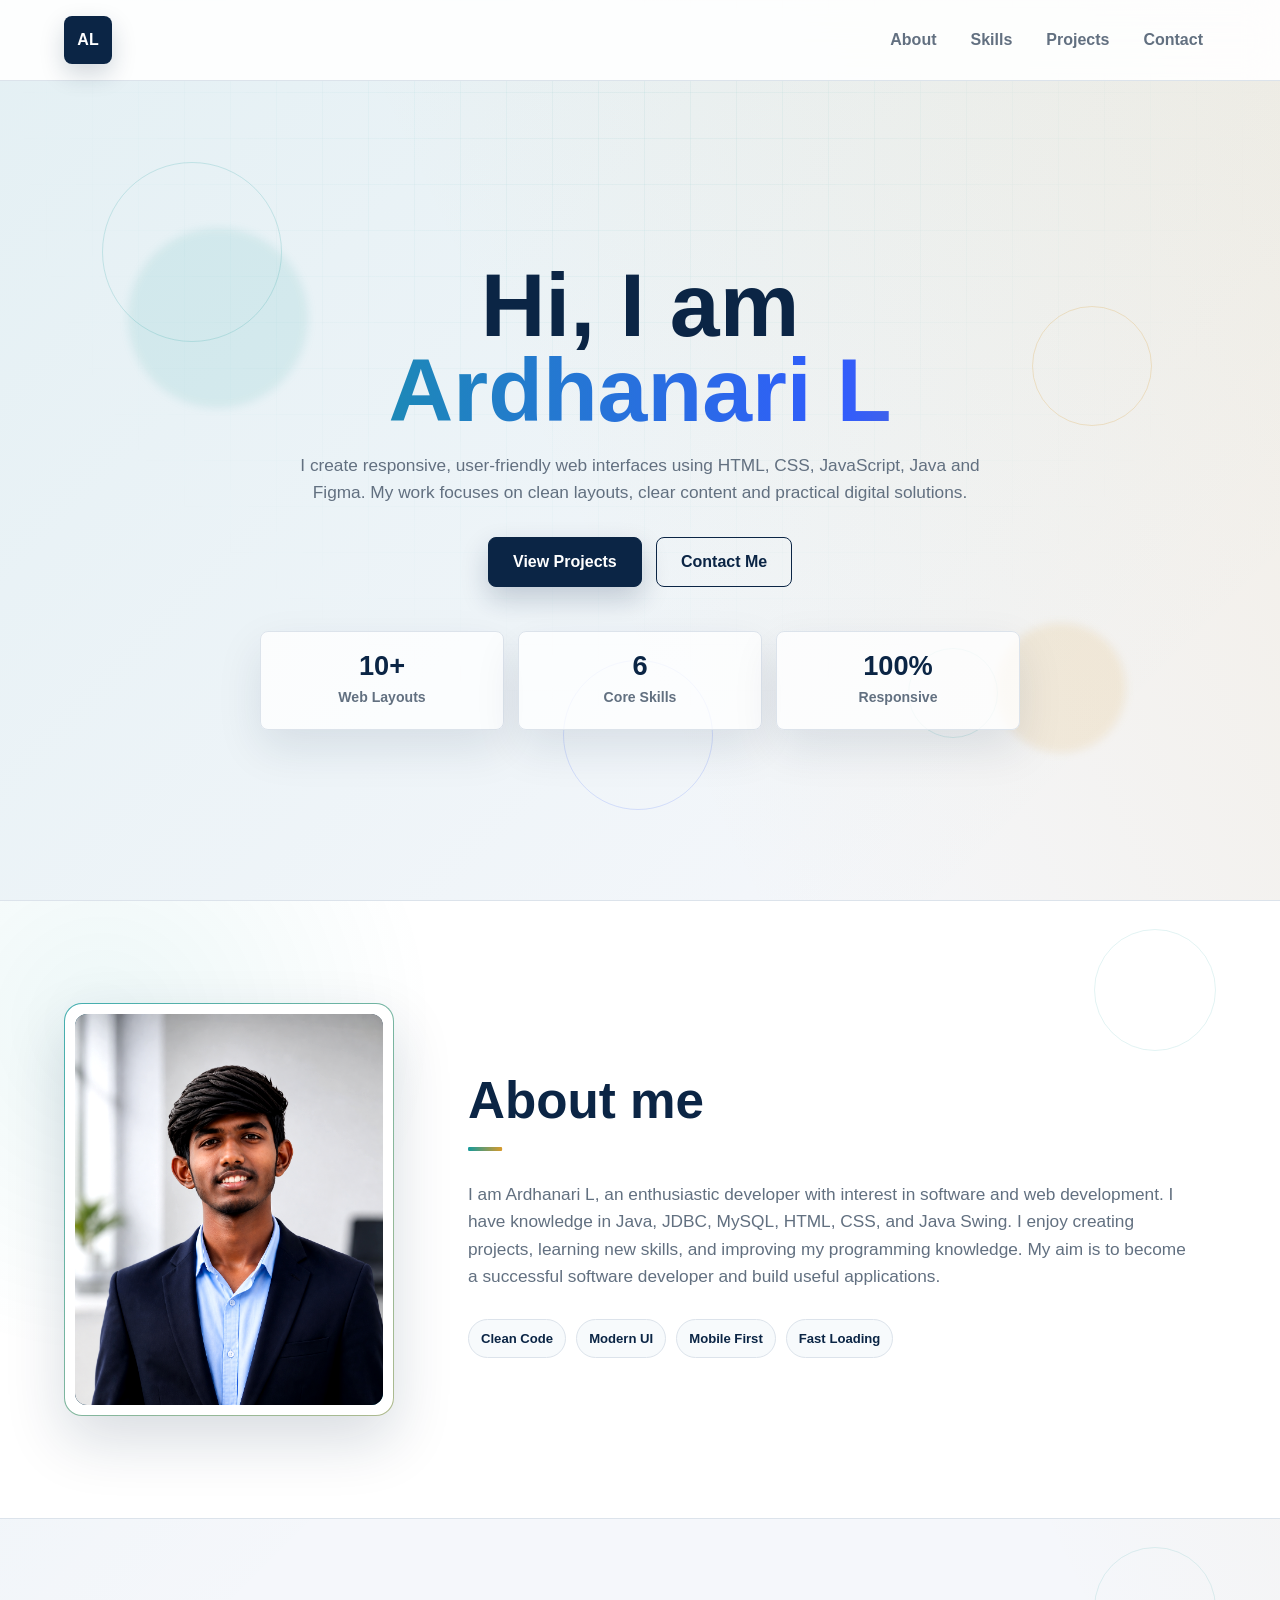
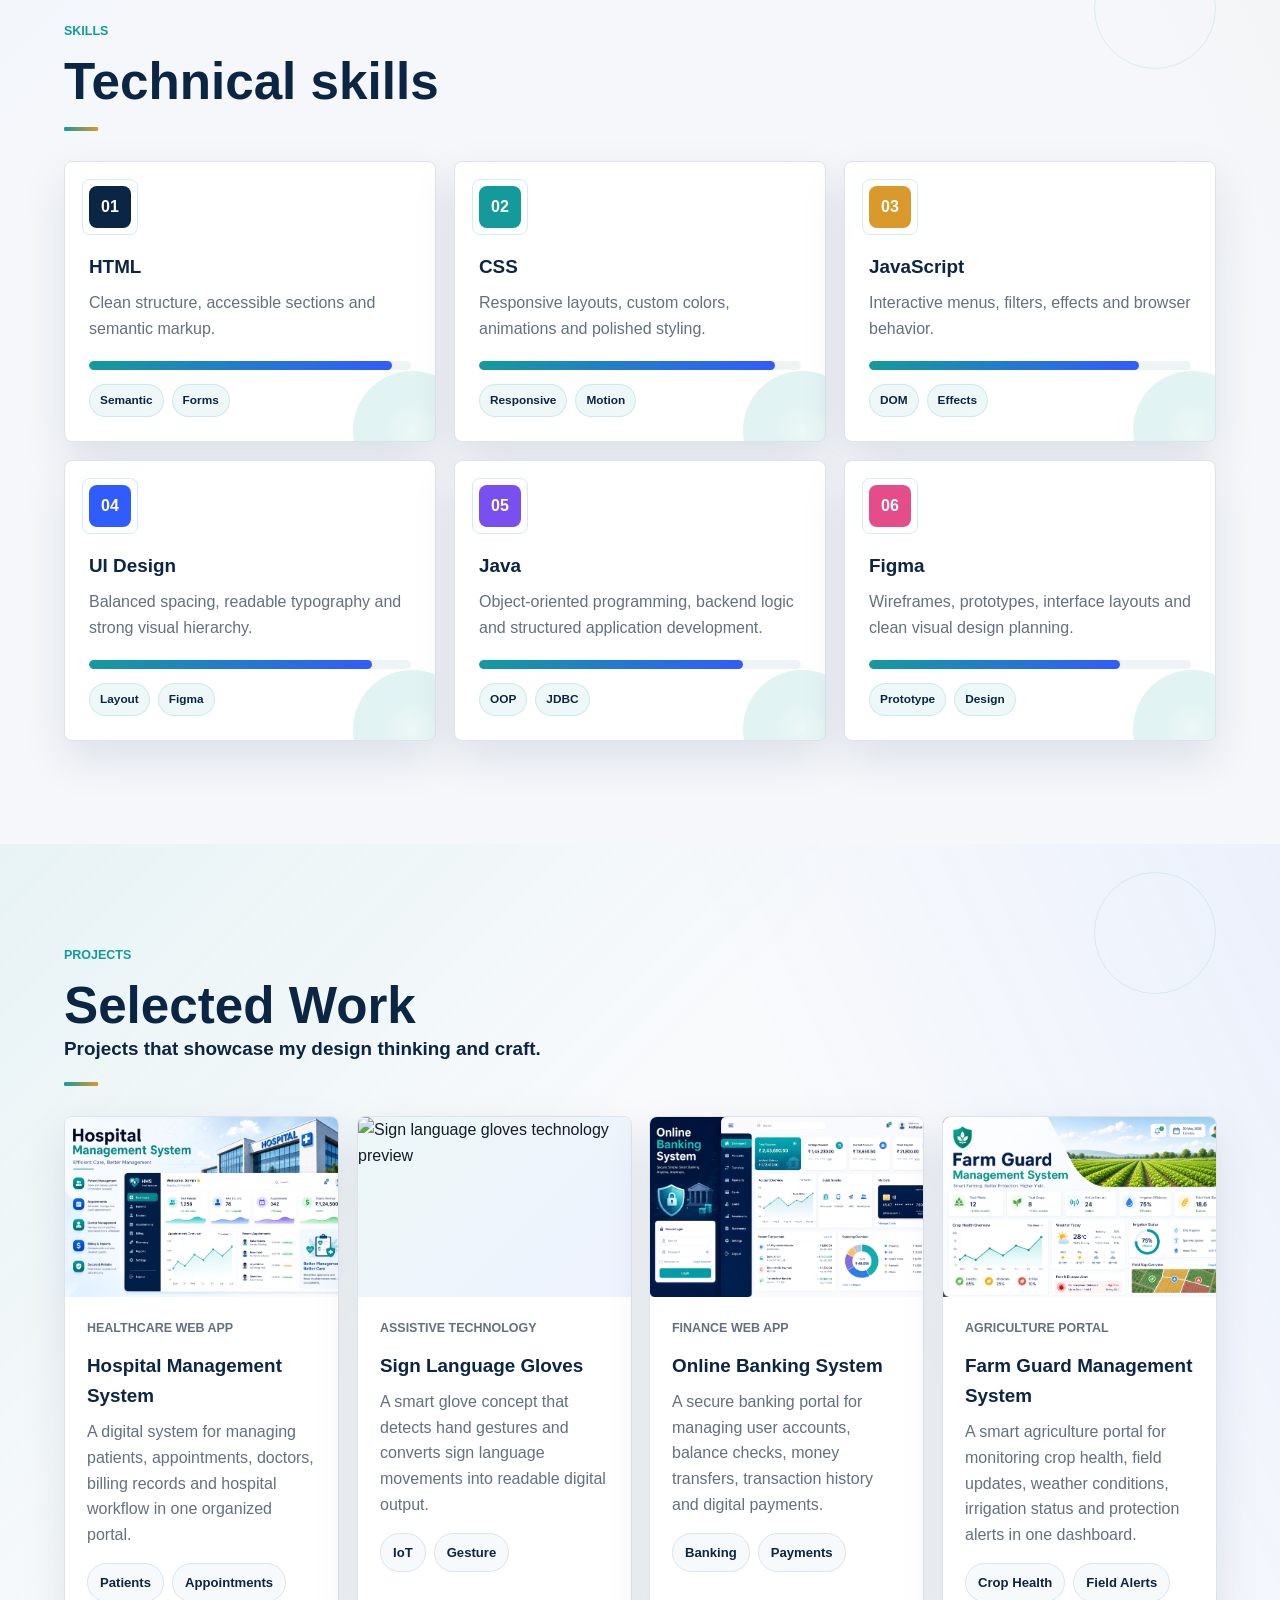
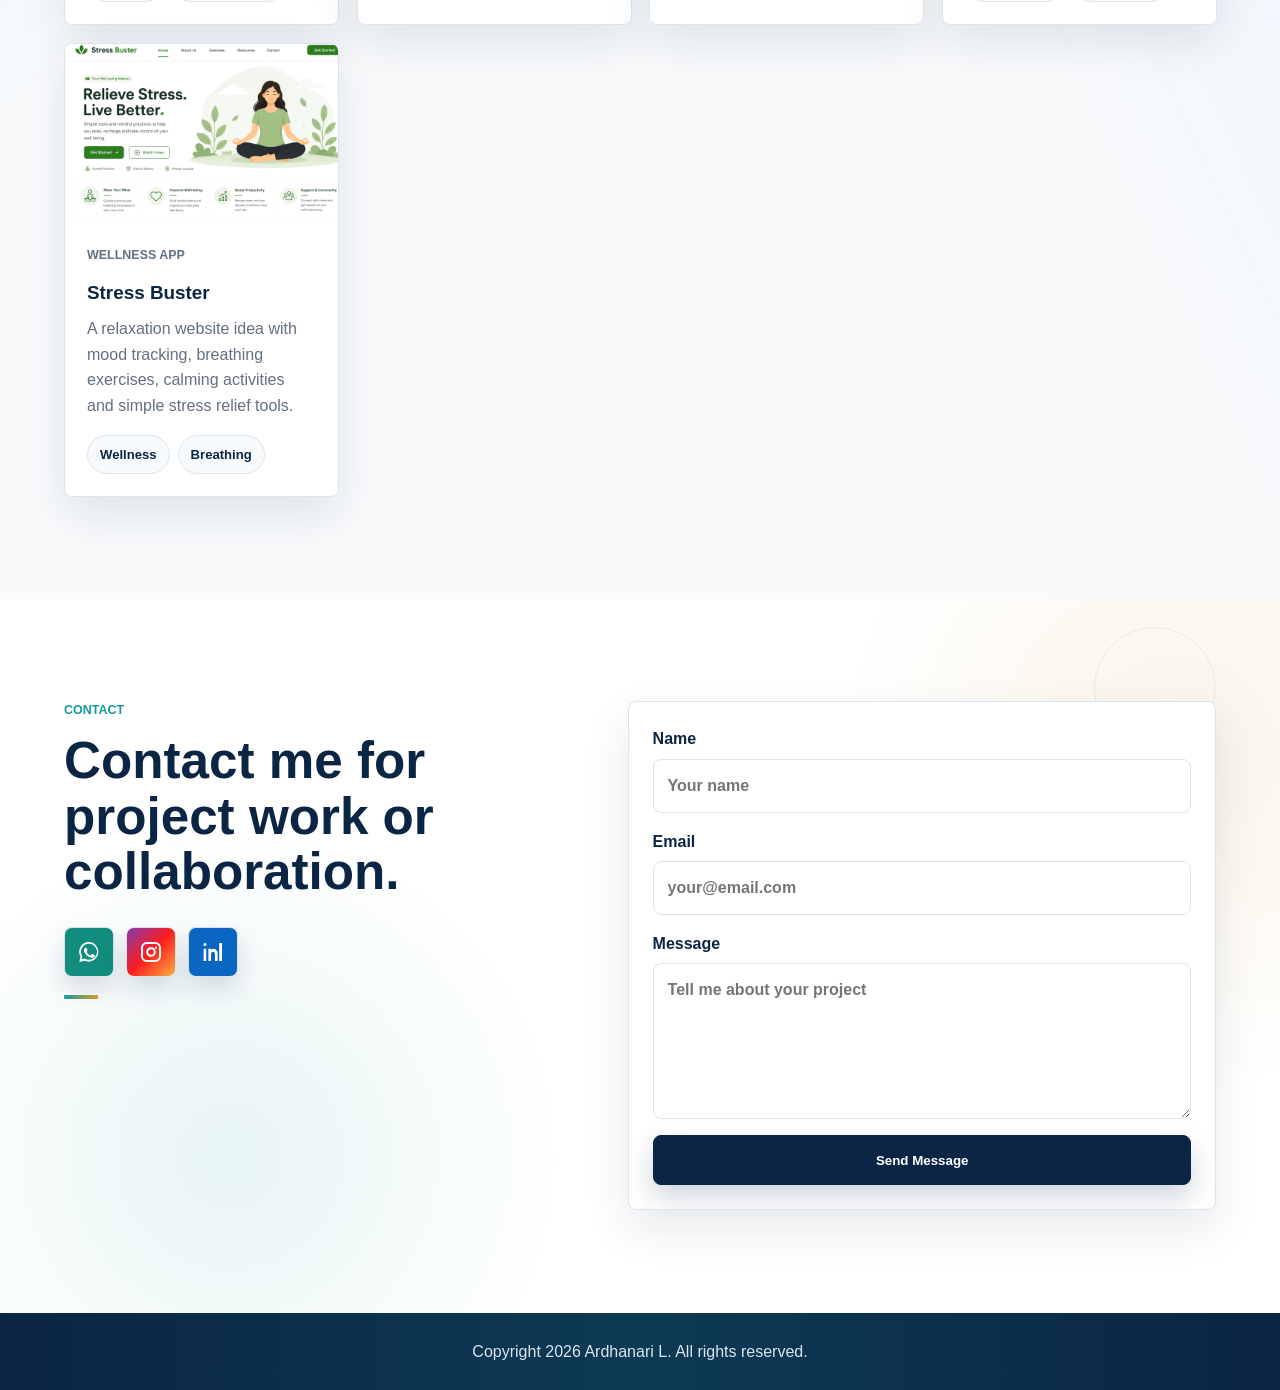
==== index.html @ a792bae9 "My Portfolio Website" ====
<!DOCTYPE html>
<html lang="en">
<head>
  <meta charset="UTF-8" />
  <meta name="viewport" content="width=device-width, initial-scale=1.0" />
  <title>Ardhanari L | Portfolio</title>
  <link rel="stylesheet" href="styles.css" />
</head>
<body>
  <div class="cursor-dot" aria-hidden="true"></div>
  <div class="cursor-ring" aria-hidden="true"></div>
  <div class="ambient-motion" aria-hidden="true">
    <span></span>
    <span></span>
    <span></span>
    <span></span>
  </div>

  <header class="site-header">
    <a class="logo" href="#home" aria-label="Go to home">AL</a>

    <button class="nav-toggle" type="button" aria-label="Open menu" aria-expanded="false">
      <span></span>
      <span></span>
      <span></span>
    </button>

    <nav class="nav-links" aria-label="Main navigation">
      <a href="#about">About</a>
      <a href="#skills">Skills</a>
      <a href="#projects">Projects</a>
      <a href="#contact">Contact</a>
    </nav>
  </header>

  <main>
    <section class="hero" id="home">
      <div class="hero-copy">
        <p class="eyebrow"></p>
        <h1>Hi, I am <span>Ardhanari L</span></h1>
        <p class="hero-text">
          I create responsive, user-friendly web interfaces using HTML, CSS, JavaScript, Java and Figma. My work focuses on clean layouts, clear content and practical digital solutions.
        </p>
        <div class="hero-actions">
          <a class="btn primary" href="#projects">View Projects</a>
          <a class="btn secondary" href="#contact">Contact Me</a>
        </div>
        <div class="hero-stats" aria-label="Portfolio highlights">
          <div>
            <strong>10+</strong>
            <span>Web Layouts</span>
          </div>
          <div>
            <strong>6</strong>
            <span>Core Skills</span>
          </div>
          <div>
            <strong>100%</strong>
            <span>Responsive</span>
          </div>
        </div>
      </div>
    </section>

    <section class="section about-section" id="about">
      <div class="about-layout">
        <div class="about-photo">
          <div class="photo-bg" aria-hidden="true"></div>
          <img src="assets/about-profile-altered.png" alt="Ardhanari L profile photo" />
        </div>
        <div>
          <div class="section-heading">
            <p class="eyebrow"></p>
            <h2>About me</h2>
          </div>
          <p class="about-text">
            I am Ardhanari L, an enthusiastic developer with interest in software and web development. I have knowledge in Java, JDBC, MySQL, HTML, CSS, and Java Swing. I enjoy creating projects, learning new skills, and improving my programming knowledge. My aim is to become a successful software developer and build useful applications.
          </p>
          <div class="about-strip">
            <span>Clean Code</span>
            <span>Modern UI</span>
            <span>Mobile First</span>
            <span>Fast Loading</span>
          </div>
        </div>
      </div>
    </section>

    <section class="section" id="skills">
      <div class="section-heading">
        <p class="eyebrow">Skills</p>
        <h2>Technical skills</h2>
      </div>

      <div class="skills-grid">
        <div class="skill-card">
          <span>01</span>
          <h3>HTML</h3>
          <p>Clean structure, accessible sections and semantic markup.</p>
          <div class="skill-meter" style="--level: 94%"><i></i></div>
          <div class="skill-chips">
            <small>Semantic</small>
            <small>Forms</small>
          </div>
        </div>
        <div class="skill-card">
          <span>02</span>
          <h3>CSS</h3>
          <p>Responsive layouts, custom colors, animations and polished styling.</p>
          <div class="skill-meter" style="--level: 92%"><i></i></div>
          <div class="skill-chips">
            <small>Responsive</small>
            <small>Motion</small>
          </div>
        </div>
        <div class="skill-card">
          <span>03</span>
          <h3>JavaScript</h3>
          <p>Interactive menus, filters, effects and browser behavior.</p>
          <div class="skill-meter" style="--level: 84%"><i></i></div>
          <div class="skill-chips">
            <small>DOM</small>
            <small>Effects</small>
          </div>
        </div>
        <div class="skill-card">
          <span>04</span>
          <h3>UI Design</h3>
          <p>Balanced spacing, readable typography and strong visual hierarchy.</p>
          <div class="skill-meter" style="--level: 88%"><i></i></div>
          <div class="skill-chips">
            <small>Layout</small>
            <small>Figma</small>
          </div>
        </div>
        <div class="skill-card">
          <span>05</span>
          <h3>Java</h3>
          <p>Object-oriented programming, backend logic and structured application development.</p>
          <div class="skill-meter" style="--level: 82%"><i></i></div>
          <div class="skill-chips">
            <small>OOP</small>
            <small>JDBC</small>
          </div>
        </div>
        <div class="skill-card">
          <span>06</span>
          <h3>Figma</h3>
          <p>Wireframes, prototypes, interface layouts and clean visual design planning.</p>
          <div class="skill-meter" style="--level: 78%"><i></i></div>
          <div class="skill-chips">
            <small>Prototype</small>
            <small>Design</small>
          </div>
        </div>
      </div>
    </section>

    <section class="section projects-section" id="projects">
      <div class="section-heading">
        <p class="eyebrow">Projects</p>
        <h2>Selected Work</h2>
        <h3>Projects that showcase my design thinking and craft.</h3>
      </div>

      <div class="project-grid">
        <article class="project-card hospital">
          <div class="project-visual" aria-label="Hospital management system related image">
            <img src="assets/hospital-management-system.png" alt="Hospital management system dashboard preview" />
          </div>
          <div class="project-body">
            <p class="project-type">Healthcare Web App</p>
            <h3>Hospital Management System</h3>
            <p>A digital system for managing patients, appointments, doctors, billing records and hospital workflow in one organized portal.</p>
            <div class="project-tags">
              <span>Patients</span>
              <span>Appointments</span>
            </div>
          </div>
        </article>

        <article class="project-card gloves">
          <div class="project-visual" aria-label="Sign language gloves related image">
            <img src="https://physicsworld.com/wp-content/uploads/2017/07/2017-07-19-flash-1.jpg" alt="Sign language gloves technology preview" data-fallback="Sign Language Gloves" />
          </div>
          <div class="project-body">
            <p class="project-type">Assistive Technology</p>
            <h3>Sign Language Gloves</h3>
            <p>A smart glove concept that detects hand gestures and converts sign language movements into readable digital output.</p>
            <div class="project-tags">
              <span>IoT</span>
              <span>Gesture</span>
            </div>
          </div>
        </article>

        <article class="project-card banking">
          <div class="project-visual" aria-label="Online banking system related image">
            <img src="assets/online-banking-system.png" alt="Online banking system dashboard preview" />
          </div>
          <div class="project-body">
            <p class="project-type">Finance Web App</p>
            <h3>Online Banking System</h3>
            <p>A secure banking portal for managing user accounts, balance checks, money transfers, transaction history and digital payments.</p>
            <div class="project-tags">
              <span>Banking</span>
              <span>Payments</span>
            </div>
          </div>
        </article>

        <article class="project-card farm">
          <div class="project-visual" aria-label="Farm guard digital management portal related image">
            <img src="assets/farm-guard-management-system-v2.png" alt="Farm Guard management system dashboard preview" />
          </div>
          <div class="project-body">
            <p class="project-type">Agriculture Portal</p>
            <h3>Farm Guard Management System</h3>
            <p>A smart agriculture portal for monitoring crop health, field updates, weather conditions, irrigation status and protection alerts in one dashboard.</p>
            <div class="project-tags">
              <span>Crop Health</span>
              <span>Field Alerts</span>
            </div>
          </div>
        </article>

        <article class="project-card stress">
          <div class="project-visual" aria-label="Stress buster related image">
            <img src="assets/stress-buster.png" alt="Stress Buster wellness website preview" />
          </div>
          <div class="project-body">
            <p class="project-type">Wellness App</p>
            <h3>Stress Buster</h3>
            <p>A relaxation website idea with mood tracking, breathing exercises, calming activities and simple stress relief tools.</p>
            <div class="project-tags">
              <span>Wellness</span>
              <span>Breathing</span>
            </div>
          </div>
        </article>
      </div>
    </section>

    <section class="section contact-section" id="contact">
      <div class="section-heading">
        <p class="eyebrow">Contact</p>
        <h2>Contact me for project work or collaboration.</h2>
        <div class="social-links" aria-label="Social media links">
          <a class="social-link whatsapp" href="https://wa.me/919363608594" target="_blank" rel="noreferrer" aria-label="WhatsApp">
            <svg viewBox="0 0 24 24" aria-hidden="true">
              <path d="M12.04 2a9.84 9.84 0 0 0-8.48 14.84L2.36 22l5.28-1.16A9.82 9.82 0 1 0 12.04 2Zm0 1.8a8.02 8.02 0 1 1 0 16.04 8.05 8.05 0 0 1-4.06-1.1l-.3-.18-3.04.66.68-2.94-.2-.32A8.03 8.03 0 0 1 12.04 3.8Zm-3.42 4.1c-.18 0-.46.07-.7.34-.24.26-.92.9-.92 2.2s.94 2.56 1.08 2.74c.14.18 1.84 2.92 4.56 3.98 2.26.9 2.72.72 3.22.68.5-.04 1.6-.66 1.82-1.3.22-.64.22-1.18.16-1.3-.08-.12-.26-.18-.54-.32-.28-.14-1.62-.8-1.88-.9-.26-.1-.44-.14-.62.14-.18.28-.72.9-.88 1.08-.16.18-.32.2-.6.06-.28-.14-1.18-.44-2.24-1.38-.82-.74-1.38-1.66-1.54-1.94-.16-.28-.02-.42.12-.56.12-.12.28-.32.42-.48.14-.16.18-.28.28-.46.1-.18.04-.34-.02-.48-.06-.14-.62-1.5-.86-2.06-.22-.54-.46-.46-.64-.46h-.3Z" />
            </svg>
          </a>
          <a class="social-link instagram" href="https://www.instagram.com/itz._.addhu_07" target="_blank" rel="noreferrer" aria-label="Instagram">
            <svg viewBox="0 0 24 24" aria-hidden="true">
              <path d="M7.8 2h8.4A5.8 5.8 0 0 1 22 7.8v8.4a5.8 5.8 0 0 1-5.8 5.8H7.8A5.8 5.8 0 0 1 2 16.2V7.8A5.8 5.8 0 0 1 7.8 2Zm0 2A3.8 3.8 0 0 0 4 7.8v8.4A3.8 3.8 0 0 0 7.8 20h8.4a3.8 3.8 0 0 0 3.8-3.8V7.8A3.8 3.8 0 0 0 16.2 4H7.8Zm4.2 3.2A4.8 4.8 0 1 1 7.2 12 4.8 4.8 0 0 1 12 7.2Zm0 2A2.8 2.8 0 1 0 14.8 12 2.8 2.8 0 0 0 12 9.2Zm5.05-2.6a1.15 1.15 0 1 1-1.15 1.15 1.15 1.15 0 0 1 1.15-1.15Z" />
            </svg>
          </a>
          <a class="social-link linkedin" href="https://www.linkedin.com/in/Ardhanari L" target="_blank" rel="noreferrer" aria-label="LinkedIn">
            <svg viewBox="0 0 24 24" aria-hidden="true">
              <path d="M5.2 8.7H2.6V21h2.6V8.7ZM3.9 3A1.54 1.54 0 1 0 5.5 4.54 1.53 1.53 0 0 0 3.9 3Zm6 5.7H7.4V21H10v-6.5c0-1.72.78-2.74 2.16-2.74 1.24 0 1.84.88 1.84 2.52V21h2.6v-7.18c0-3.48-1.86-5.1-4.34-5.1A3.02 3.02 0 0 0 10 9.96V8.7ZM18.2 3H21v18h-2.8V3Z" />
            </svg>
          </a>
        </div>
      </div>

      <form class="contact-form">
        <label>
          Name
          <input type="text" placeholder="Your name" required />
        </label>
        <label>
          Email
          <input type="email" placeholder="your@email.com" required />
        </label>
        <label>
          Message
          <textarea rows="5" placeholder="Tell me about your project" required></textarea>
        </label>
        <button class="btn primary" type="submit">Send Message</button>
      </form>
    </section>
  </main>

  <footer class="footer">
    <p>Copyright <span id="year"></span> Ardhanari L. All rights reserved.</p>
  </footer>

  <script src="script.js"></script>
</body>
</html>
---- styles.css ----
:root {
  --ink: #13202b;
  --muted: #627080;
  --paper: #f5f7fb;
  --surface: #ffffff;
  --navy: #0b2545;
  --teal: #159a9c;
  --gold: #d99a2b;
  --blue: #315cfd;
  --line: #dce3eb;
  --shadow: 0 18px 45px rgba(11, 37, 69, 0.1);
}

* {
  box-sizing: border-box;
}

html {
  scroll-behavior: smooth;
}

body {
  position: relative;
  min-height: 100vh;
  margin: 0;
  color: var(--ink);
  font-family: Arial, Helvetica, sans-serif;
  line-height: 1.6;
  background:
    linear-gradient(135deg, rgba(21, 154, 156, 0.08), transparent 32%),
    linear-gradient(245deg, rgba(217, 154, 43, 0.1), transparent 28%),
    var(--paper);
  overflow-x: hidden;
}

body::before {
  position: fixed;
  inset: 0;
  z-index: -2;
  content: "";
  background-image:
    linear-gradient(rgba(21, 154, 156, 0.08) 1px, transparent 1px),
    linear-gradient(90deg, rgba(21, 154, 156, 0.08) 1px, transparent 1px);
  background-size: 46px 46px;
  mask-image: radial-gradient(circle at 50% 10%, rgba(0, 0, 0, 0.72), transparent 62%);
  animation: gridGlide 18s linear infinite;
}

@media (pointer: fine) {
  body,
  a,
  button,
  input,
  textarea {
    cursor: none;
  }
}

.cursor-dot,
.cursor-ring {
  position: fixed;
  top: 0;
  left: 0;
  z-index: 1000;
  border-radius: 50%;
  pointer-events: none;
  opacity: 0;
  transform: translate(-50%, -50%) scale(1);
  transition: opacity 0.2s ease;
}

.cursor-dot {
  width: 8px;
  height: 8px;
  background: var(--teal);
  box-shadow: 0 0 16px rgba(21, 154, 156, 0.55);
}

.cursor-ring {
  width: 36px;
  height: 36px;
  border: 1px solid rgba(11, 37, 69, 0.42);
  transition:
    opacity 0.2s ease,
    width 0.18s ease,
    height 0.18s ease,
    border-color 0.18s ease,
    background 0.18s ease,
    transform 0.18s ease;
}

.cursor-dot.cursor-visible,
.cursor-ring.cursor-visible {
  opacity: 1;
}

.cursor-ring.cursor-hover {
  width: 58px;
  height: 58px;
  border-color: rgba(21, 154, 156, 0.72);
  background: rgba(21, 154, 156, 0.08);
}

.cursor-ring.cursor-click {
  transform: translate(-50%, -50%) scale(0.78);
  background: rgba(217, 154, 43, 0.14);
  border-color: rgba(217, 154, 43, 0.8);
}

.cursor-trail {
  position: fixed;
  z-index: 999;
  width: 6px;
  height: 6px;
  border-radius: 50%;
  pointer-events: none;
  background: var(--gold);
  transform: translate(-50%, -50%) scale(1);
  animation: trailFade 0.6s ease-out forwards;
}

.ambient-motion {
  position: fixed;
  inset: 0;
  z-index: -1;
  pointer-events: none;
  overflow: hidden;
}

.ambient-motion span {
  position: absolute;
  width: 180px;
  aspect-ratio: 1;
  border: 1px solid rgba(21, 154, 156, 0.18);
  border-radius: 50%;
  animation: ambientDrift 14s ease-in-out infinite;
}

.ambient-motion span:nth-child(1) {
  top: 18%;
  left: 8%;
}

.ambient-motion span:nth-child(2) {
  right: 10%;
  top: 34%;
  width: 120px;
  border-color: rgba(217, 154, 43, 0.22);
  animation-delay: -4s;
}

.ambient-motion span:nth-child(3) {
  left: 44%;
  bottom: 10%;
  width: 150px;
  border-color: rgba(49, 92, 253, 0.16);
  animation-delay: -8s;
}

.ambient-motion span:nth-child(4) {
  right: 22%;
  bottom: 18%;
  width: 90px;
  border-color: rgba(21, 154, 156, 0.14);
  animation-delay: -11s;
}

a {
  color: inherit;
  text-decoration: none;
}

img {
  display: block;
  width: 100%;
}

.site-header {
  position: sticky;
  top: 0;
  z-index: 20;
  display: flex;
  align-items: center;
  justify-content: space-between;
  padding: 16px clamp(18px, 5vw, 72px);
  background: rgba(255, 255, 255, 0.9);
  border-bottom: 1px solid var(--line);
  backdrop-filter: blur(16px);
  animation: headerDrop 0.65s ease-out both;
}

.logo {
  display: grid;
  place-items: center;
  width: 48px;
  height: 48px;
  border-radius: 8px;
  color: #fff;
  font-weight: 900;
  background: var(--navy);
  box-shadow: 0 10px 25px rgba(11, 37, 69, 0.18);
  animation: logoPulse 3.8s ease-in-out infinite;
}

.nav-links {
  display: flex;
  align-items: center;
  gap: 8px;
  font-weight: 800;
  color: var(--muted);
}

.nav-links a {
  position: relative;
  border-radius: 8px;
  padding: 9px 13px;
  overflow: hidden;
  transition: color 0.2s ease, background 0.2s ease, transform 0.2s ease;
}

.nav-links a::after {
  position: absolute;
  right: 12px;
  bottom: 6px;
  left: 12px;
  height: 2px;
  content: "";
  background: var(--teal);
  transform: scaleX(0);
  transform-origin: left;
  transition: transform 0.24s ease;
}

.nav-links a:hover,
.nav-links a.active {
  color: var(--navy);
  background: rgba(21, 154, 156, 0.12);
  transform: translateY(-1px);
}

.nav-links a:hover::after,
.nav-links a.active::after {
  transform: scaleX(1);
}

.nav-toggle {
  display: none;
  width: 44px;
  height: 44px;
  padding: 10px;
  border: 1px solid var(--line);
  border-radius: 8px;
  background: #fff;
  cursor: pointer;
}

.nav-toggle span {
  display: block;
  height: 2px;
  margin: 5px 0;
  background: var(--navy);
}

.hero {
  position: relative;
  display: grid;
  align-items: center;
  min-height: calc(100vh - 81px);
  padding: clamp(72px, 9vw, 128px) clamp(18px, 5vw, 72px);
  overflow: hidden;
}

.hero::before,
.hero::after {
  position: absolute;
  z-index: -1;
  content: "";
  border-radius: 50%;
  filter: blur(4px);
  animation: sectionGlow 9s ease-in-out infinite;
}

.hero::before {
  top: 18%;
  left: 10%;
  width: 180px;
  aspect-ratio: 1;
  background: rgba(21, 154, 156, 0.1);
}

.hero::after {
  right: 12%;
  bottom: 18%;
  width: 130px;
  aspect-ratio: 1;
  background: rgba(217, 154, 43, 0.12);
  animation-delay: -4s;
}

.hero-copy {
  width: min(100%, 980px);
  margin: 0 auto;
  text-align: center;
  animation: heroIntro 0.8s ease-out both;
}

.eyebrow,
.project-type {
  margin: 0 0 12px;
  color: var(--teal);
  font-size: 0.78rem;
  font-weight: 900;
  letter-spacing: 0;
  text-transform: uppercase;
}

h1,
h2,
h3,
p {
  margin-top: 0;
}

h1 {
  max-width: 850px;
  margin-inline: auto;
  margin-bottom: 20px;
  color: var(--navy);
  font-size: clamp(3rem, 7vw, 6.8rem);
  line-height: 0.94;
}

h1 span {
  display: block;
  color: transparent;
  background: linear-gradient(90deg, var(--teal), var(--blue), var(--gold), var(--teal));
  background-size: 220% auto;
  background-clip: text;
  animation: nameSweep 4.8s ease-in-out infinite;
}

h2 {
  max-width: 820px;
  margin-bottom: 0;
  color: var(--navy);
  font-size: clamp(2rem, 4vw, 3.9rem);
  line-height: 1.08;
}

h3 {
  margin-bottom: 8px;
  color: var(--navy);
  font-size: 1.18rem;
}

.hero-text,
.about-text {
  max-width: 720px;
  color: var(--muted);
  font-size: clamp(1rem, 1.35vw, 1.18rem);
}

.hero-text {
  margin-inline: auto;
}

.hero-actions {
  display: flex;
  flex-wrap: wrap;
  justify-content: center;
  gap: 14px;
  margin-top: 30px;
}

.btn {
  position: relative;
  display: inline-flex;
  align-items: center;
  justify-content: center;
  min-height: 50px;
  padding: 0 24px;
  border: 1px solid var(--navy);
  border-radius: 8px;
  font-weight: 900;
  cursor: pointer;
  overflow: hidden;
  transition: transform 0.2s ease, box-shadow 0.2s ease, background 0.2s ease;
}

.btn::before {
  position: absolute;
  inset: 0;
  content: "";
  background: linear-gradient(120deg, transparent 20%, rgba(255, 255, 255, 0.36), transparent 80%);
  transform: translateX(-120%);
  transition: transform 0.6s ease;
}

.btn:hover::before {
  transform: translateX(120%);
}

.btn:hover {
  transform: translateY(-2px);
}

.btn,
.skill-card,
.project-card {
  will-change: transform;
}

.btn.primary {
  color: #fff;
  background: var(--navy);
  box-shadow: 0 12px 28px rgba(11, 37, 69, 0.2);
}

.btn.secondary {
  color: var(--navy);
  background: transparent;
}

.hero-stats {
  display: grid;
  grid-template-columns: repeat(3, minmax(0, 1fr));
  gap: 14px;
  max-width: 760px;
  margin: 44px auto 0;
}

.hero-stats div {
  padding: 20px;
  border: 1px solid var(--line);
  border-radius: 8px;
  background: rgba(255, 255, 255, 0.76);
  box-shadow: var(--shadow);
  animation: statIn 0.65s ease-out both;
  transition: transform 0.24s ease, border-color 0.24s ease;
}

.hero-stats div:hover {
  transform: translateY(-5px);
  border-color: rgba(21, 154, 156, 0.4);
}

.hero-stats div:nth-child(2) {
  animation-delay: 0.12s;
}

.hero-stats div:nth-child(3) {
  animation-delay: 0.24s;
}

.hero-stats strong,
.hero-stats span {
  display: block;
}

.hero-stats strong {
  color: var(--navy);
  font-size: 1.7rem;
  line-height: 1;
}

.hero-stats span {
  margin-top: 7px;
  color: var(--muted);
  font-size: 0.88rem;
  font-weight: 800;
}

.image-fallback {
  display: grid;
  place-items: center;
  width: 100%;
  height: 100%;
  padding: 24px;
  color: var(--navy);
  font-weight: 900;
  text-align: center;
  background: linear-gradient(135deg, rgba(21, 154, 156, 0.18), rgba(217, 154, 43, 0.18));
}

.about-photo .image-fallback {
  font-size: clamp(2.5rem, 7vw, 4.5rem);
}

.section {
  position: relative;
  padding: clamp(62px, 8vw, 106px) clamp(18px, 5vw, 72px);
  overflow: hidden;
}

.section::before {
  position: absolute;
  top: 28px;
  right: clamp(18px, 5vw, 72px);
  width: 120px;
  aspect-ratio: 1;
  border: 1px solid rgba(21, 154, 156, 0.12);
  border-radius: 50%;
  content: "";
  pointer-events: none;
  animation: sectionOrbit 10s ease-in-out infinite;
}

.section-heading {
  position: relative;
  margin-bottom: 30px;
}

.section-heading::after {
  display: block;
  width: 76px;
  height: 4px;
  margin-top: 18px;
  border-radius: 999px;
  content: "";
  background: linear-gradient(90deg, var(--teal), var(--gold));
  transform: scaleX(0.45);
  transform-origin: left;
  animation: headingLine 2.8s ease-in-out infinite;
}

.about-section {
  background:
    radial-gradient(circle at 8% 20%, rgba(21, 154, 156, 0.08), transparent 26%),
    #fff;
  border-block: 1px solid var(--line);
}

.about-layout {
  display: grid;
  grid-template-columns: minmax(220px, 330px) minmax(0, 1fr);
  align-items: center;
  gap: clamp(28px, 6vw, 74px);
}

.about-photo {
  position: relative;
  aspect-ratio: 4 / 5;
  padding: 10px;
  border: 1px solid rgba(21, 154, 156, 0.28);
  border-radius: 18px;
  background:
    linear-gradient(#fff, #fff) padding-box,
    linear-gradient(135deg, rgba(21, 154, 156, 0.7), rgba(217, 154, 43, 0.55)) border-box;
  box-shadow: 0 24px 60px rgba(11, 37, 69, 0.16);
  overflow: hidden;
  animation: portraitFloat 5.8s ease-in-out infinite;
}

.photo-bg {
  position: absolute;
  inset: 10px;
  border-radius: 12px;
  background:
    radial-gradient(circle at 18% 18%, rgba(21, 154, 156, 0.38), transparent 34%),
    radial-gradient(circle at 82% 16%, rgba(217, 154, 43, 0.24), transparent 30%),
    linear-gradient(145deg, #0b2545, #173f5f 52%, #159a9c);
}

.photo-bg::before {
  position: absolute;
  inset: 0;
  content: "";
  background-image:
    linear-gradient(rgba(255, 255, 255, 0.08) 1px, transparent 1px),
    linear-gradient(90deg, rgba(255, 255, 255, 0.08) 1px, transparent 1px);
  background-size: 28px 28px;
  mask-image: linear-gradient(to bottom, rgba(0, 0, 0, 0.8), transparent 82%);
}

.about-photo::before {
  position: absolute;
  inset: 0;
  z-index: 1;
  content: "";
  background: linear-gradient(120deg, transparent 20%, rgba(255, 255, 255, 0.28), transparent 80%);
  transform: translateX(-120%);
  animation: photoShine 4.5s ease-in-out infinite;
}

.about-photo img {
  position: relative;
  z-index: 1;
  height: 100%;
  border-radius: 12px;
  object-fit: cover;
  object-position: center top;
  filter: saturate(0.94) contrast(1.05) brightness(1.02);
  mix-blend-mode: normal;
}

.about-photo:hover img {
  transform: scale(1.025);
}

.about-photo img {
  transition: transform 0.55s ease, filter 0.55s ease;
}

.about-photo:hover::after {
  background:
    linear-gradient(to top, rgba(11, 37, 69, 0.82), transparent 44%),
    linear-gradient(135deg, rgba(21, 154, 156, 0.28), transparent 50%),
    radial-gradient(circle at 50% 8%, transparent 34%, rgba(11, 37, 69, 0.18) 100%);
}

.about-photo::after {
  position: absolute;
  inset: 10px;
  border-radius: 12px;
  content: "";
  background:
    linear-gradient(to top, rgba(11, 37, 69, 0.78), transparent 46%),
    linear-gradient(135deg, rgba(21, 154, 156, 0.22), transparent 48%),
    radial-gradient(circle at 50% 8%, transparent 34%, rgba(11, 37, 69, 0.16) 100%);
  pointer-events: none;
}

.about-strip {
  display: flex;
  flex-wrap: wrap;
  gap: 10px;
  margin-top: 28px;
}

.about-strip span,
.project-tags span {
  border: 1px solid var(--line);
  border-radius: 999px;
  padding: 8px 12px;
  color: var(--navy);
  font-size: 0.82rem;
  font-weight: 900;
  background: #f7fafc;
  transition: transform 0.2s ease, color 0.2s ease, border-color 0.2s ease, background 0.2s ease;
}

.about-strip span:hover,
.project-tags span:hover {
  color: #fff;
  border-color: transparent;
  background: var(--teal);
  transform: translateY(-3px);
}

.skills-grid,
.project-grid {
  display: grid;
  gap: 18px;
}

.skills-grid {
  grid-template-columns: repeat(3, minmax(0, 1fr));
  perspective: 1000px;
}

.skill-card,
.project-card,
.contact-form {
  position: relative;
  border: 1px solid var(--line);
  border-radius: 8px;
  background: var(--surface);
  box-shadow: var(--shadow);
}

.skill-card {
  position: relative;
  min-height: 205px;
  padding: 24px;
  overflow: hidden;
  isolation: isolate;
  transition: transform 0.24s ease, border-color 0.24s ease, box-shadow 0.24s ease;
}

.skill-card::after,
.project-card::after {
  position: absolute;
  inset: 0;
  content: "";
  pointer-events: none;
  background:
    radial-gradient(circle at var(--mx, 50%) var(--my, 0%), rgba(21, 154, 156, 0.16), transparent 32%),
    linear-gradient(120deg, transparent 28%, rgba(255, 255, 255, 0.72), transparent 72%);
  opacity: 0;
  transform: translateX(-18%);
  transition: opacity 0.22s ease, transform 0.45s ease;
}

.skill-card:hover::after,
.project-card:hover::after {
  opacity: 1;
  transform: translateX(18%);
}

.skill-card::before {
  position: absolute;
  right: -36px;
  bottom: -48px;
  width: 118px;
  aspect-ratio: 1;
  border-radius: 50%;
  content: "";
  background:
    radial-gradient(circle, rgba(255, 255, 255, 0.38), transparent 34%),
    rgba(21, 154, 156, 0.12);
  transition: transform 0.3s ease, opacity 0.3s ease;
}

.skill-card:hover,
.project-card:hover {
  transform: translateY(-6px);
  border-color: rgba(21, 154, 156, 0.45);
}

.skill-card:hover {
  box-shadow: 0 24px 60px rgba(11, 37, 69, 0.16);
}

.skill-card:hover::before {
  opacity: 0.85;
  transform: scale(1.28) rotate(18deg);
}

.skill-card span {
  position: relative;
  z-index: 1;
  display: inline-grid;
  place-items: center;
  width: 42px;
  height: 42px;
  margin-bottom: 24px;
  border-radius: 8px;
  color: #fff;
  font-weight: 900;
  background: var(--navy);
  animation: badgePop 4.5s ease-in-out infinite;
}

.skill-card span::after {
  position: absolute;
  inset: -7px;
  z-index: -1;
  border: 1px solid rgba(21, 154, 156, 0.18);
  border-radius: inherit;
  content: "";
  animation: badgeRing 2.8s ease-in-out infinite;
}

.skill-card:nth-child(2) span {
  background: var(--teal);
}

.skill-card:nth-child(3) span {
  background: var(--gold);
}

.skill-card:nth-child(4) span {
  background: var(--blue);
}

.skill-card:nth-child(5) span {
  background: #7a4ff0;
}

.skill-card:nth-child(6) span {
  background: #e44d8a;
}

.skill-card p,
.project-card p {
  color: var(--muted);
}

.skill-meter {
  position: relative;
  height: 9px;
  margin-top: 20px;
  overflow: hidden;
  border-radius: 999px;
  background: #eef4f6;
}

.skill-meter i {
  display: block;
  width: var(--level);
  height: 100%;
  border-radius: inherit;
  background: linear-gradient(90deg, var(--teal), var(--blue));
  transform: scaleX(0);
  transform-origin: left;
}

.skill-card.show .skill-meter i {
  animation: meterFill 1s ease-out 0.2s both;
}

.skill-chips {
  display: flex;
  flex-wrap: wrap;
  gap: 8px;
  margin-top: 14px;
}

.skill-chips small {
  border: 1px solid rgba(21, 154, 156, 0.16);
  border-radius: 999px;
  padding: 6px 10px;
  color: var(--navy);
  font-size: 0.74rem;
  font-weight: 900;
  background: rgba(21, 154, 156, 0.07);
  transition: transform 0.2s ease, background 0.2s ease;
}

.skill-card:hover .skill-chips small {
  background: rgba(217, 154, 43, 0.12);
  transform: translateY(-2px);
}

.projects-section {
  background:
    linear-gradient(135deg, rgba(21, 154, 156, 0.07), transparent 34%),
    linear-gradient(245deg, rgba(49, 92, 253, 0.06), transparent 32%),
    #f8fafc;
}

.project-grid {
  grid-template-columns: repeat(auto-fit, minmax(230px, 1fr));
}

.project-card {
  overflow: hidden;
  transition: transform 0.25s ease, border-color 0.25s ease;
}

.project-visual {
  position: relative;
  min-height: 180px;
  aspect-ratio: 16 / 10;
  overflow: hidden;
  background: linear-gradient(135deg, #edf7f7, #eef2ff);
}

.project-visual img {
  filter: saturate(0.98) contrast(1.02);
}

.project-visual::before {
  position: absolute;
  inset: 18px;
  border: 1px solid rgba(11, 37, 69, 0.12);
  border-radius: 8px;
  content: "";
}

.project-visual::after {
  position: absolute;
  inset: auto 0 0;
  height: 42%;
  content: "";
  background: linear-gradient(to top, rgba(11, 37, 69, 0.1), transparent);
}

.project-card.hospital .project-visual::before,
.project-card.hospital .project-visual::after,
.project-card.gloves .project-visual::before,
.project-card.gloves .project-visual::after,
.project-card.banking .project-visual::before,
.project-card.banking .project-visual::after,
.project-card.farm .project-visual::before,
.project-card.farm .project-visual::after,
.project-card.stress .project-visual::before,
.project-card.stress .project-visual::after {
  content: none;
}

.project-card.hospital .project-visual img,
.project-card.gloves .project-visual img,
.project-card.banking .project-visual img,
.project-card.farm .project-visual img,
.project-card.stress .project-visual img {
  width: 100%;
  height: 100%;
  object-fit: cover;
  transition: transform 0.35s ease;
}

.project-card.hospital:hover .project-visual img,
.project-card.gloves:hover .project-visual img,
.project-card.banking:hover .project-visual img,
.project-card.farm:hover .project-visual img,
.project-card.stress:hover .project-visual img {
  transform: scale(1.04);
}

.visual-icon {
  position: absolute;
  top: 32px;
  left: 34px;
  display: grid;
  place-items: center;
  width: 58px;
  aspect-ratio: 1;
  border-radius: 8px;
  color: #fff;
  font-size: 2.4rem;
  font-weight: 900;
  background: var(--teal);
  animation: softFloat 3.2s ease-in-out infinite;
}

.visual-line {
  position: absolute;
  right: 32px;
  height: 12px;
  border-radius: 999px;
  background: rgba(11, 37, 69, 0.15);
}

.line-a {
  top: 46px;
  width: 42%;
}

.line-b {
  top: 76px;
  width: 54%;
}

.line-c {
  top: 106px;
  width: 34%;
}

.hand-shape {
  position: absolute;
  left: 38px;
  bottom: 34px;
  width: 82px;
  height: 112px;
  border-radius: 38px 38px 18px 18px;
  background: linear-gradient(145deg, #81d8d0, var(--teal));
  box-shadow: 16px -22px 0 -8px #81d8d0, 38px -16px 0 -10px #159a9c, 58px -4px 0 -14px var(--gold);
  animation: handWave 3.5s ease-in-out infinite;
}

.signal-wave {
  position: absolute;
  right: 44px;
  top: 58px;
  width: 74px;
  aspect-ratio: 1;
  border: 3px solid var(--teal);
  border-left-color: transparent;
  border-bottom-color: transparent;
  border-radius: 50%;
  transform: rotate(45deg);
  animation: signalPulse 2.4s ease-in-out infinite;
}

.wave-two {
  right: 24px;
  top: 38px;
  width: 116px;
  opacity: 0.45;
  animation-delay: 0.3s;
}

.signal-dot {
  position: absolute;
  right: 94px;
  top: 98px;
  width: 15px;
  aspect-ratio: 1;
  border-radius: 50%;
  background: var(--gold);
}

.field-row {
  position: absolute;
  left: 34px;
  right: 34px;
  height: 22px;
  border-radius: 999px;
  background: linear-gradient(90deg, #8ccf83, rgba(21, 154, 156, 0.34));
  transform: skewY(-10deg);
  animation: fieldMove 4s ease-in-out infinite;
}

.row-one {
  bottom: 42px;
}

.row-two {
  bottom: 78px;
  animation-delay: 0.2s;
}

.row-three {
  bottom: 114px;
  animation-delay: 0.4s;
}

.shield-mark {
  position: absolute;
  top: 28px;
  right: 40px;
  width: 64px;
  height: 76px;
  background: linear-gradient(145deg, var(--teal), var(--blue));
  clip-path: polygon(50% 0, 100% 18%, 88% 78%, 50% 100%, 12% 78%, 0 18%);
  animation: softFloat 3.4s ease-in-out infinite;
}

.calm-circle {
  position: absolute;
  top: 32px;
  left: 50%;
  width: 92px;
  aspect-ratio: 1;
  border: 12px solid var(--teal);
  border-right-color: var(--gold);
  border-radius: 50%;
  transform: translateX(-50%);
  animation: calmBreathe 3.2s ease-in-out infinite;
}

.calm-bar {
  position: absolute;
  left: 42px;
  right: 42px;
  height: 12px;
  border-radius: 999px;
  background: rgba(11, 37, 69, 0.15);
}

.bar-one {
  bottom: 74px;
  animation: barGrow 3s ease-in-out infinite;
}

.bar-two {
  right: 82px;
  bottom: 50px;
  animation: barGrow 3s ease-in-out infinite 0.2s;
}

.bar-three {
  right: 118px;
  bottom: 26px;
  animation: barGrow 3s ease-in-out infinite 0.4s;
}

.project-body {
  padding: 22px;
}

.project-tags {
  display: flex;
  flex-wrap: wrap;
  gap: 8px;
  margin-top: 16px;
}

.contact-section {
  position: relative;
  display: grid;
  grid-template-columns: minmax(0, 0.9fr) minmax(300px, 1fr);
  gap: 34px;
  align-items: start;
  background:
    radial-gradient(circle at 92% 22%, rgba(217, 154, 43, 0.11), transparent 26%),
    radial-gradient(circle at 18% 78%, rgba(21, 154, 156, 0.1), transparent 28%),
    #fff;
}

.contact-section .section-heading {
  margin-bottom: 0;
}

.social-links {
  display: flex;
  flex-wrap: wrap;
  gap: 12px;
  margin-top: 28px;
}

.social-link {
  position: relative;
  display: inline-grid;
  place-items: center;
  width: 50px;
  height: 50px;
  border: 1px solid var(--line);
  border-radius: 8px;
  color: #fff;
  background: var(--navy);
  box-shadow: 0 12px 24px rgba(11, 37, 69, 0.14);
  overflow: hidden;
  transition: transform 0.2s ease, box-shadow 0.2s ease;
}

.social-link::before {
  position: absolute;
  inset: -35%;
  content: "";
  background: conic-gradient(from 180deg, transparent, rgba(255, 255, 255, 0.5), transparent);
  opacity: 0;
  animation: socialSpin 3.2s linear infinite;
}

.social-link:hover {
  transform: translateY(-4px) rotate(4deg);
  box-shadow: 0 18px 34px rgba(11, 37, 69, 0.2);
}

.social-link:hover::before {
  opacity: 1;
}

.social-link svg {
  position: relative;
  z-index: 1;
  width: 24px;
  height: 24px;
  fill: currentColor;
}

.social-link.whatsapp {
  background: #128c7e;
}

.social-link.instagram {
  background: linear-gradient(135deg, #833ab4, #fd1d1d, #fcb045);
}

.social-link.linkedin {
  background: #0a66c2;
}

.contact-form {
  display: grid;
  gap: 16px;
  padding: 24px;
  overflow: hidden;
}

.contact-form::before {
  position: absolute;
  inset: 0;
  content: "";
  background: linear-gradient(120deg, transparent, rgba(21, 154, 156, 0.08), transparent);
  transform: translateX(-100%);
  animation: formSheen 5s ease-in-out infinite;
}

label {
  position: relative;
  z-index: 1;
  display: grid;
  gap: 7px;
  color: var(--navy);
  font-weight: 900;
}

input,
textarea {
  width: 100%;
  border: 1px solid var(--line);
  border-radius: 8px;
  padding: 13px 14px;
  color: var(--ink);
  font: inherit;
  background: #fff;
  transition: border-color 0.2s ease, box-shadow 0.2s ease, transform 0.2s ease;
}

input:focus,
textarea:focus {
  outline: 3px solid rgba(21, 154, 156, 0.18);
  border-color: var(--teal);
  box-shadow: 0 10px 24px rgba(21, 154, 156, 0.12);
  transform: translateY(-2px);
}

.footer {
  position: relative;
  padding: 26px 18px;
  color: #d9e5ee;
  text-align: center;
  background: var(--navy);
  overflow: hidden;
}

.footer::before {
  position: absolute;
  inset: 0;
  content: "";
  background: linear-gradient(90deg, transparent, rgba(21, 154, 156, 0.18), transparent);
  animation: footerSweep 5.5s ease-in-out infinite;
}

.footer p {
  position: relative;
  margin: 0;
}

.reveal {
  opacity: 0;
  transform: translateY(18px);
  transition: opacity 0.55s ease, transform 0.55s ease;
}

.reveal.show {
  opacity: 1;
  transform: translateY(0);
}

@keyframes heroIntro {
  from {
    opacity: 0;
    transform: translateY(28px);
  }

  to {
    opacity: 1;
    transform: translateY(0);
  }
}

@keyframes statIn {
  from {
    opacity: 0;
    transform: translateY(18px) scale(0.96);
  }

  to {
    opacity: 1;
    transform: translateY(0) scale(1);
  }
}

@keyframes photoShine {
  0%,
  45% {
    transform: translateX(-120%);
  }

  70%,
  100% {
    transform: translateX(120%);
  }
}

@keyframes softFloat {
  0%,
  100% {
    transform: translateY(0);
  }

  50% {
    transform: translateY(-8px);
  }
}

@keyframes handWave {
  0%,
  100% {
    transform: rotate(-3deg);
  }

  50% {
    transform: rotate(6deg) translateY(-4px);
  }
}

@keyframes signalPulse {
  0%,
  100% {
    opacity: 0.35;
    transform: rotate(45deg) scale(0.94);
  }

  50% {
    opacity: 0.9;
    transform: rotate(45deg) scale(1.05);
  }
}

@keyframes fieldMove {
  0%,
  100% {
    transform: skewY(-10deg) translateX(0);
  }

  50% {
    transform: skewY(-10deg) translateX(8px);
  }
}

@keyframes calmBreathe {
  0%,
  100% {
    transform: translateX(-50%) scale(0.92);
  }

  50% {
    transform: translateX(-50%) scale(1.06);
  }
}

@keyframes barGrow {
  0%,
  100% {
    transform: scaleX(0.72);
    transform-origin: left;
  }

  50% {
    transform: scaleX(1);
  }
}

@keyframes sectionGlow {
  0%,
  100% {
    transform: translateY(0) scale(1);
    opacity: 0.68;
  }

  50% {
    transform: translateY(-24px) scale(1.14);
    opacity: 1;
  }
}

@keyframes sectionOrbit {
  0%,
  100% {
    transform: translate(0, 0) rotate(0deg);
  }

  50% {
    transform: translate(-18px, 16px) rotate(18deg);
  }
}

@keyframes headingLine {
  0%,
  100% {
    transform: scaleX(0.45);
  }

  50% {
    transform: scaleX(1);
  }
}

@keyframes badgePop {
  0%,
  100% {
    transform: scale(1);
  }

  50% {
    transform: scale(1.08) rotate(-2deg);
  }
}

@keyframes badgeRing {
  0%,
  100% {
    opacity: 0.35;
    transform: scale(0.92);
  }

  50% {
    opacity: 0.8;
    transform: scale(1.14);
  }
}

@keyframes meterFill {
  to {
    transform: scaleX(1);
  }
}

@keyframes socialSpin {
  to {
    transform: rotate(1turn);
  }
}

@keyframes formSheen {
  0%,
  58% {
    transform: translateX(-100%);
  }

  100% {
    transform: translateX(100%);
  }
}

@keyframes footerSweep {
  0%,
  100% {
    transform: translateX(-80%);
  }

  50% {
    transform: translateX(80%);
  }
}

@keyframes headerDrop {
  from {
    opacity: 0;
    transform: translateY(-18px);
  }

  to {
    opacity: 1;
    transform: translateY(0);
  }
}

@keyframes gridGlide {
  from {
    background-position: 0 0, 0 0;
  }

  to {
    background-position: 46px 46px, 46px 46px;
  }
}

@keyframes logoPulse {
  0%,
  100% {
    box-shadow: 0 10px 25px rgba(11, 37, 69, 0.18);
  }

  50% {
    box-shadow: 0 12px 30px rgba(21, 154, 156, 0.38);
  }
}

@keyframes nameSweep {
  0%,
  100% {
    background-position: 0% center;
  }

  50% {
    background-position: 100% center;
  }
}

@keyframes portraitFloat {
  0%,
  100% {
    transform: translateY(0);
  }

  50% {
    transform: translateY(-10px);
  }
}

@keyframes ambientDrift {
  0%,
  100% {
    transform: translate(0, 0) scale(1);
  }

  50% {
    transform: translate(24px, -28px) scale(1.12);
  }
}

@keyframes trailFade {
  to {
    opacity: 0;
    transform: translate(-50%, -50%) scale(2.4);
  }
}

@media (prefers-reduced-motion: reduce) {
  *,
  *::before,
  *::after {
    scroll-behavior: auto !important;
    animation: none !important;
    transition: none !important;
  }
}

@media (max-width: 1100px) {
  .project-grid {
    grid-template-columns: repeat(2, minmax(0, 1fr));
  }
}

@media (max-width: 900px) {
  .contact-section,
  .about-layout {
    grid-template-columns: 1fr;
  }

  .about-photo {
    width: min(100%, 330px);
  }

  .skills-grid {
    grid-template-columns: repeat(2, minmax(0, 1fr));
  }
}

@media (max-width: 680px) {
  body {
    cursor: auto;
  }

  .cursor-dot,
  .cursor-ring,
  .cursor-trail {
    display: none;
  }

  .site-header {
    padding-inline: 18px;
  }

  .nav-toggle {
    display: block;
  }

  .nav-links {
    position: absolute;
    top: 80px;
    right: 18px;
    left: 18px;
    display: none;
    flex-direction: column;
    align-items: stretch;
    gap: 4px;
    padding: 12px;
    border: 1px solid var(--line);
    border-radius: 8px;
    background: #fff;
    box-shadow: var(--shadow);
  }

  .nav-links.open {
    display: flex;
  }

  .nav-links a {
    padding: 13px 12px;
  }

  .hero {
    min-height: auto;
  }

  .hero-stats,
  .skills-grid,
  .project-grid {
    grid-template-columns: 1fr;
  }

  .hero-actions {
    align-items: stretch;
    flex-direction: column;
  }

  .btn {
    width: 100%;
  }
}
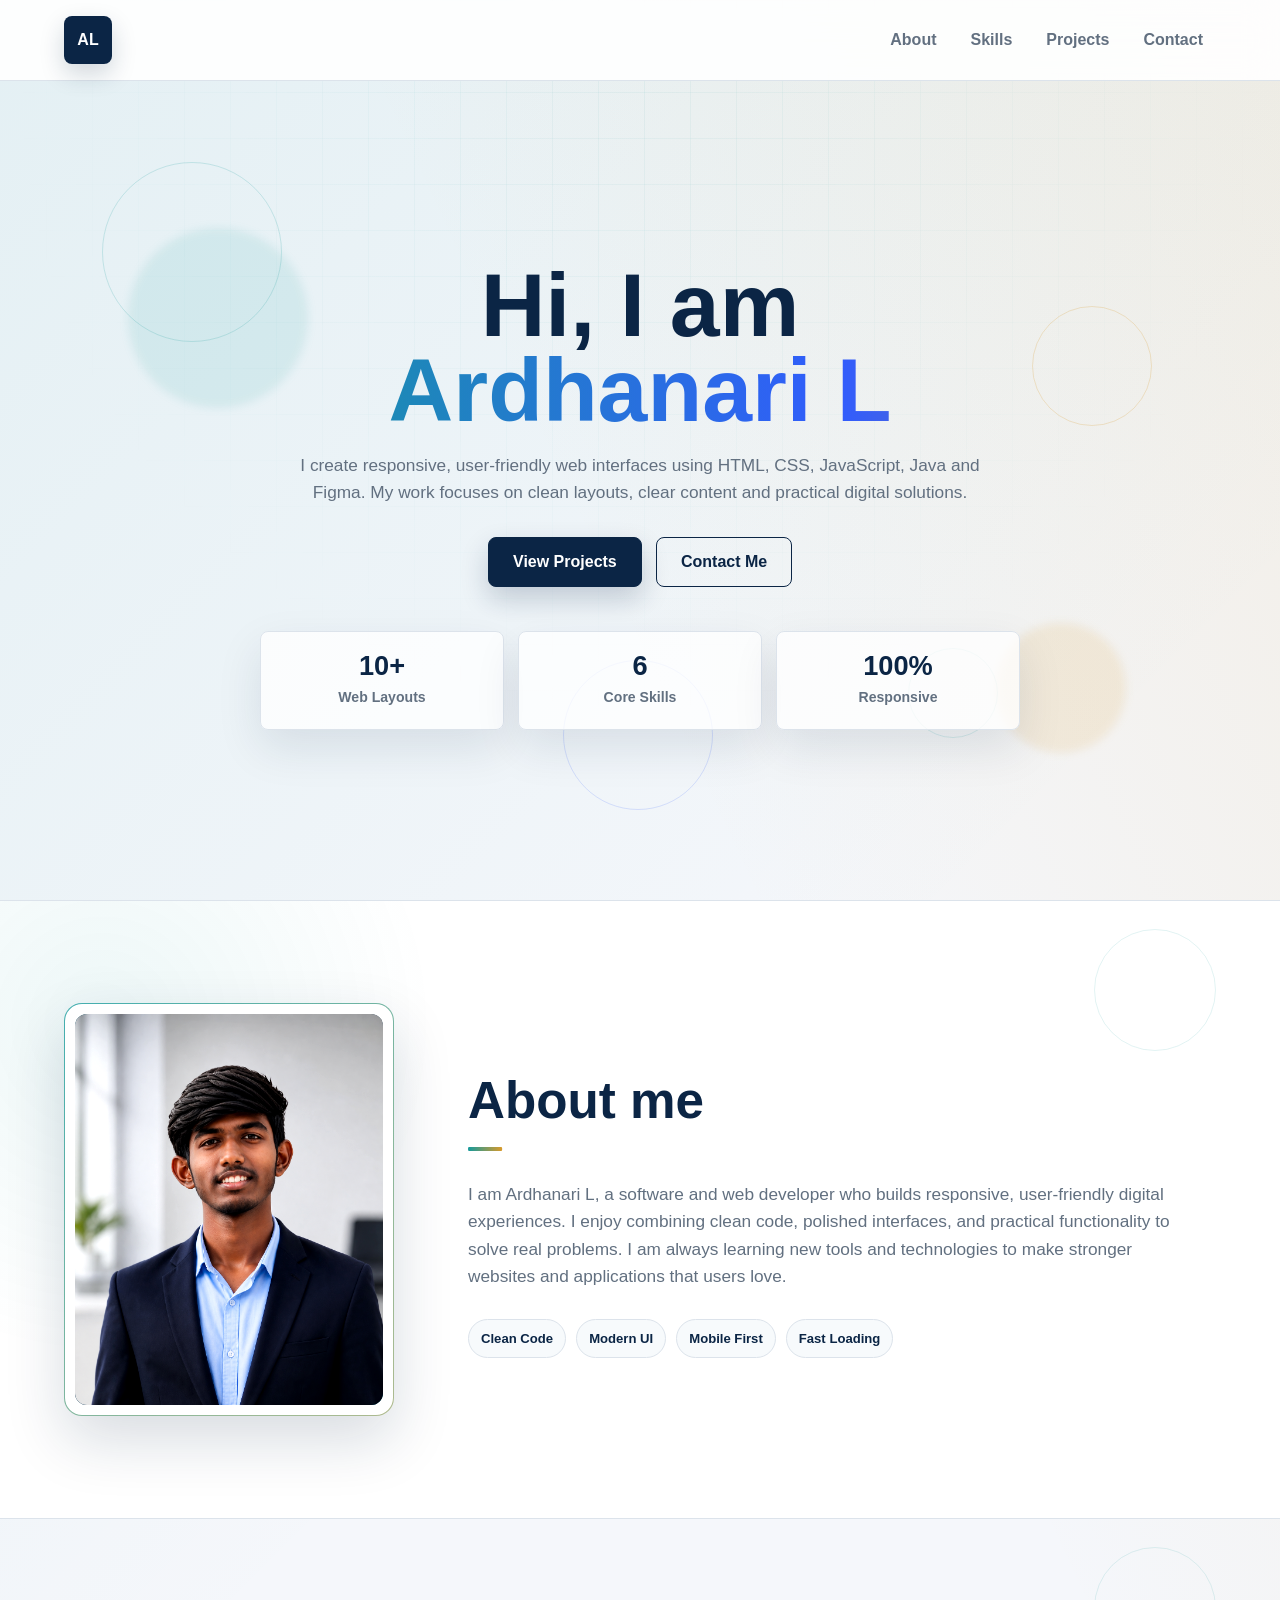
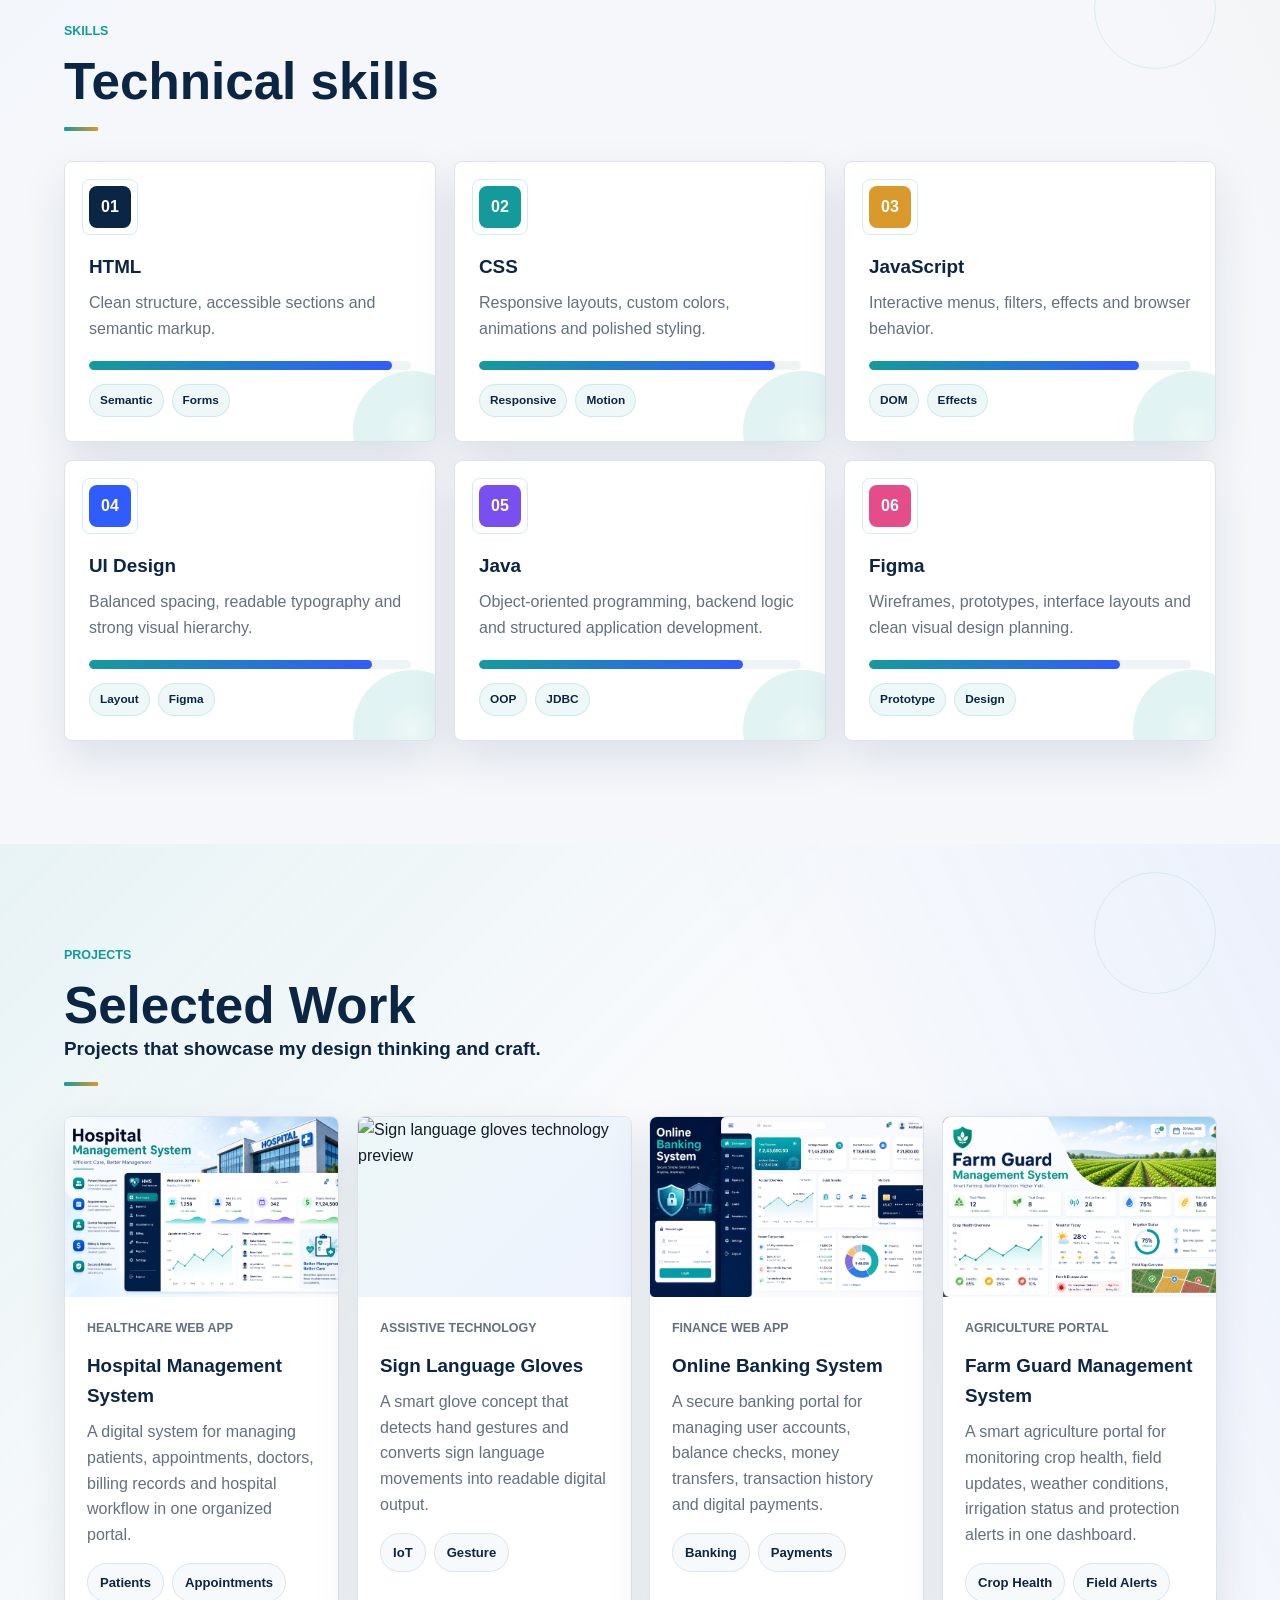
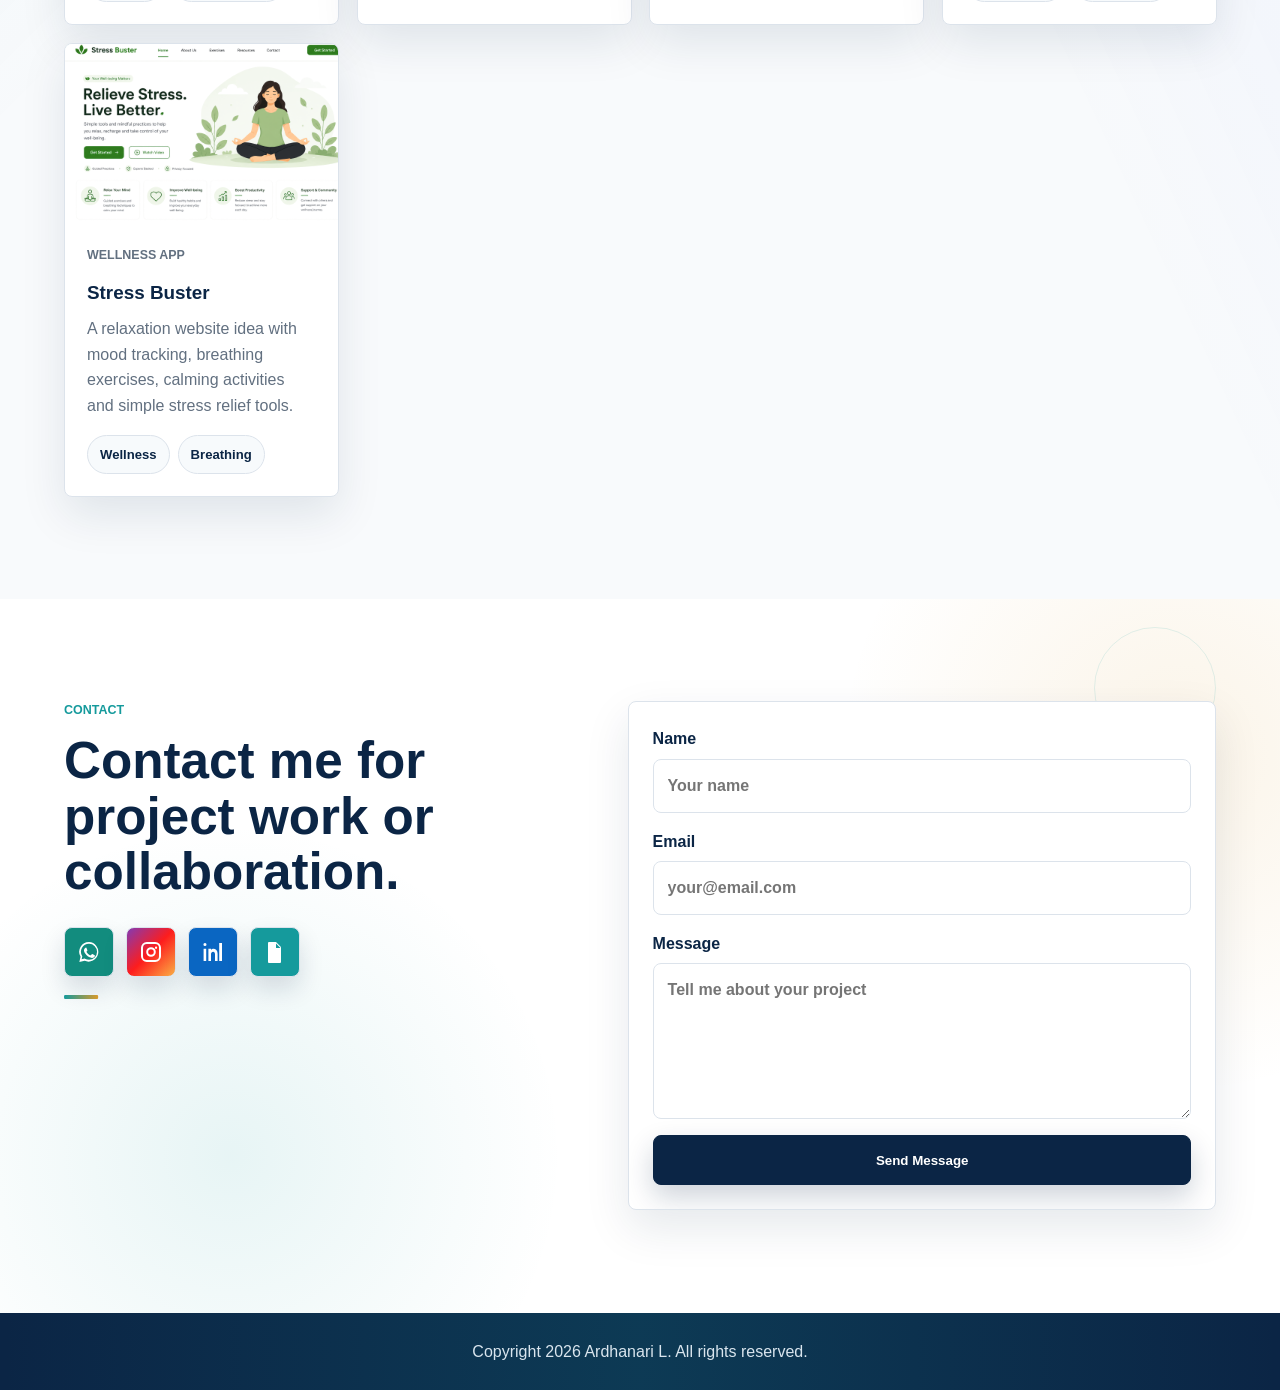
==== commit 75b9ac45: "Add resume PDF" ====
--- a/index.html
+++ b/index.html
@@ -74,7 +74,7 @@
             <h2>About me</h2>
           </div>
           <p class="about-text">
-            I am Ardhanari L, an enthusiastic developer with interest in software and web development. I have knowledge in Java, JDBC, MySQL, HTML, CSS, and Java Swing. I enjoy creating projects, learning new skills, and improving my programming knowledge. My aim is to become a successful software developer and build useful applications.
+            I am Ardhanari L, a software and web developer who builds responsive, user-friendly digital experiences. I enjoy combining clean code, polished interfaces, and practical functionality to solve real problems. I am always learning new tools and technologies to make stronger websites and applications that users love.
           </p>
           <div class="about-strip">
             <span>Clean Code</span>
@@ -259,6 +259,11 @@
           <a class="social-link linkedin" href="https://www.linkedin.com/in/Ardhanari L" target="_blank" rel="noreferrer" aria-label="LinkedIn">
             <svg viewBox="0 0 24 24" aria-hidden="true">
               <path d="M5.2 8.7H2.6V21h2.6V8.7ZM3.9 3A1.54 1.54 0 1 0 5.5 4.54 1.53 1.53 0 0 0 3.9 3Zm6 5.7H7.4V21H10v-6.5c0-1.72.78-2.74 2.16-2.74 1.24 0 1.84.88 1.84 2.52V21h2.6v-7.18c0-3.48-1.86-5.1-4.34-5.1A3.02 3.02 0 0 0 10 9.96V8.7ZM18.2 3H21v18h-2.8V3Z" />
+            </svg>
+          </a>
+          <a class="social-link resume" href="resume.pdf" target="_blank" rel="noreferrer" aria-label="Open resume">
+            <svg viewBox="0 0 24 24" aria-hidden="true">
+              <path d="M6 2h7l5 5v15a1 1 0 0 1-1 1H6a1 1 0 0 1-1-1V3a1 1 0 0 1 1-1Zm7 1.5V8h4.5L13 3.5ZM8 11h8v2H8v-2Zm0 4h8v2H8v-2Z" />
             </svg>
           </a>
         </div>
--- a/styles.css
+++ b/styles.css
@@ -1141,6 +1141,10 @@
 
 .social-link.linkedin {
   background: #0a66c2;
+}
+
+.social-link.resume {
+  background: var(--teal);
 }
 
 .contact-form {
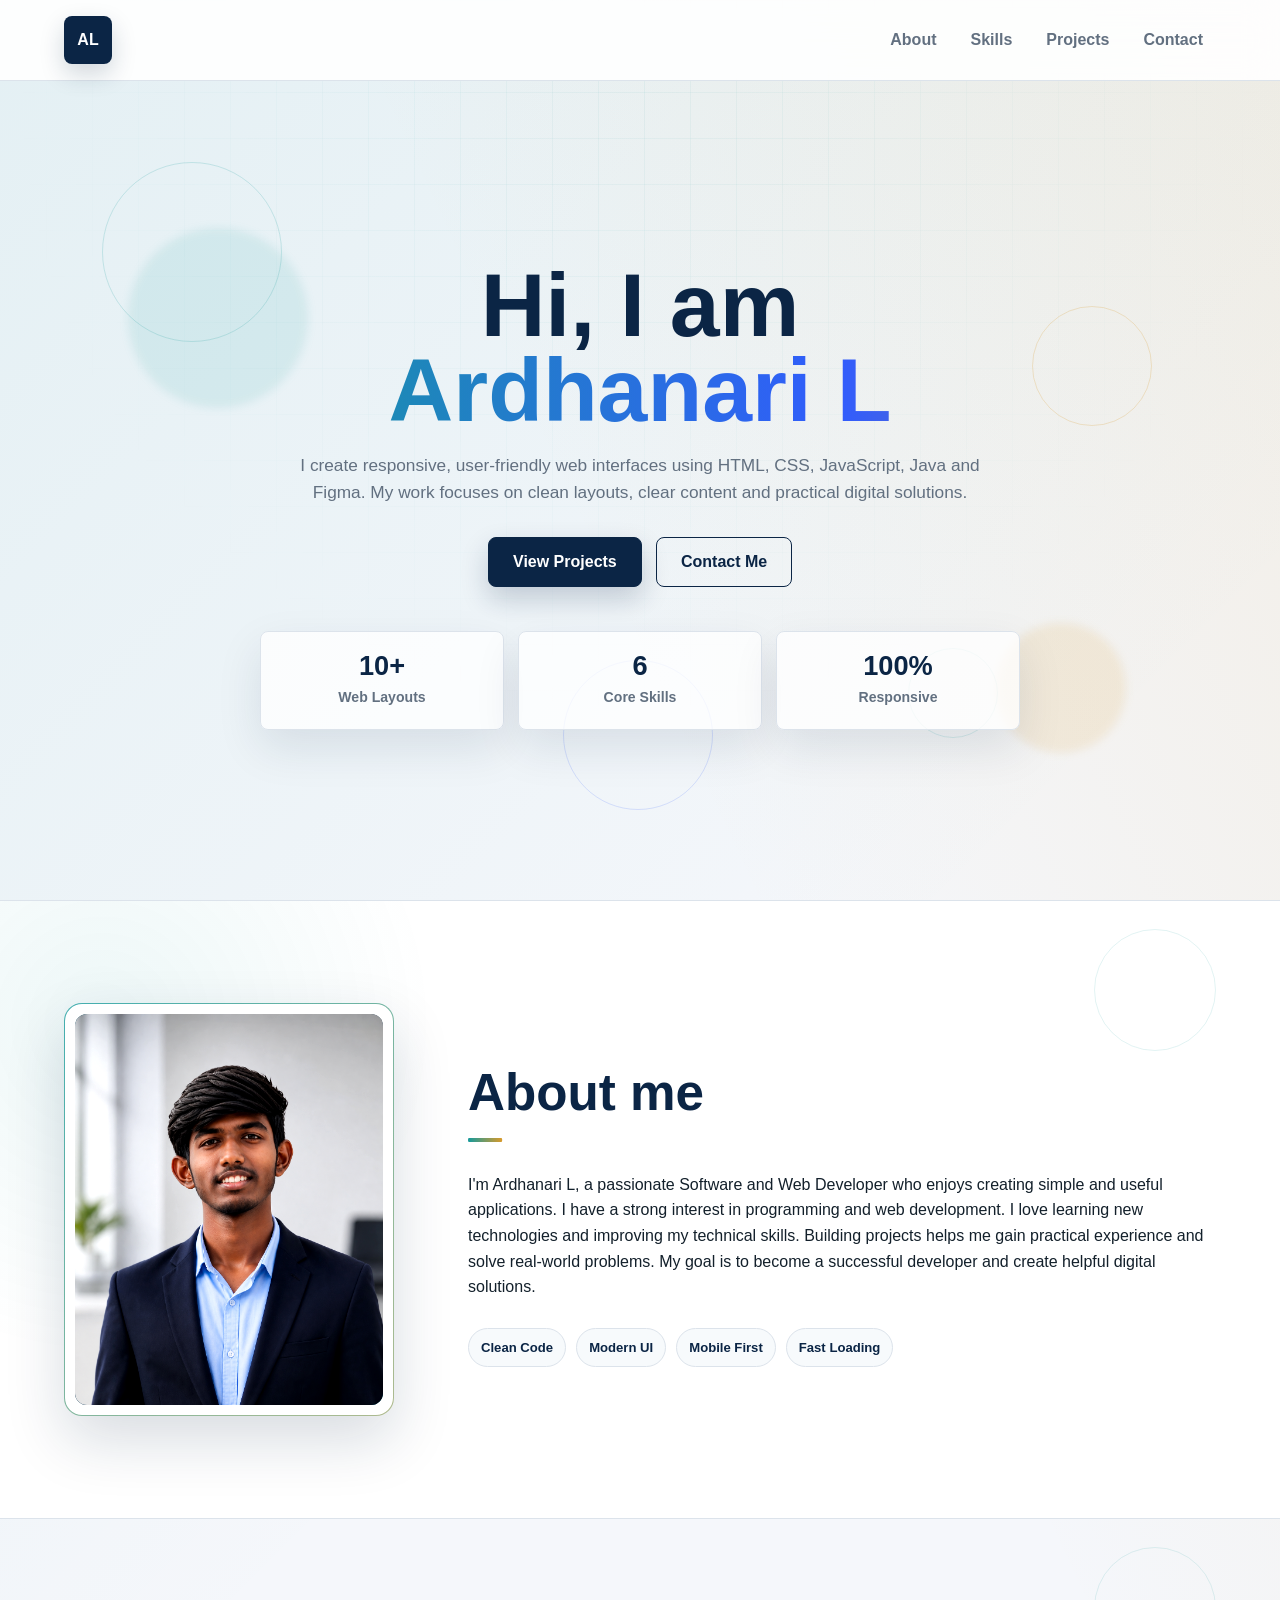
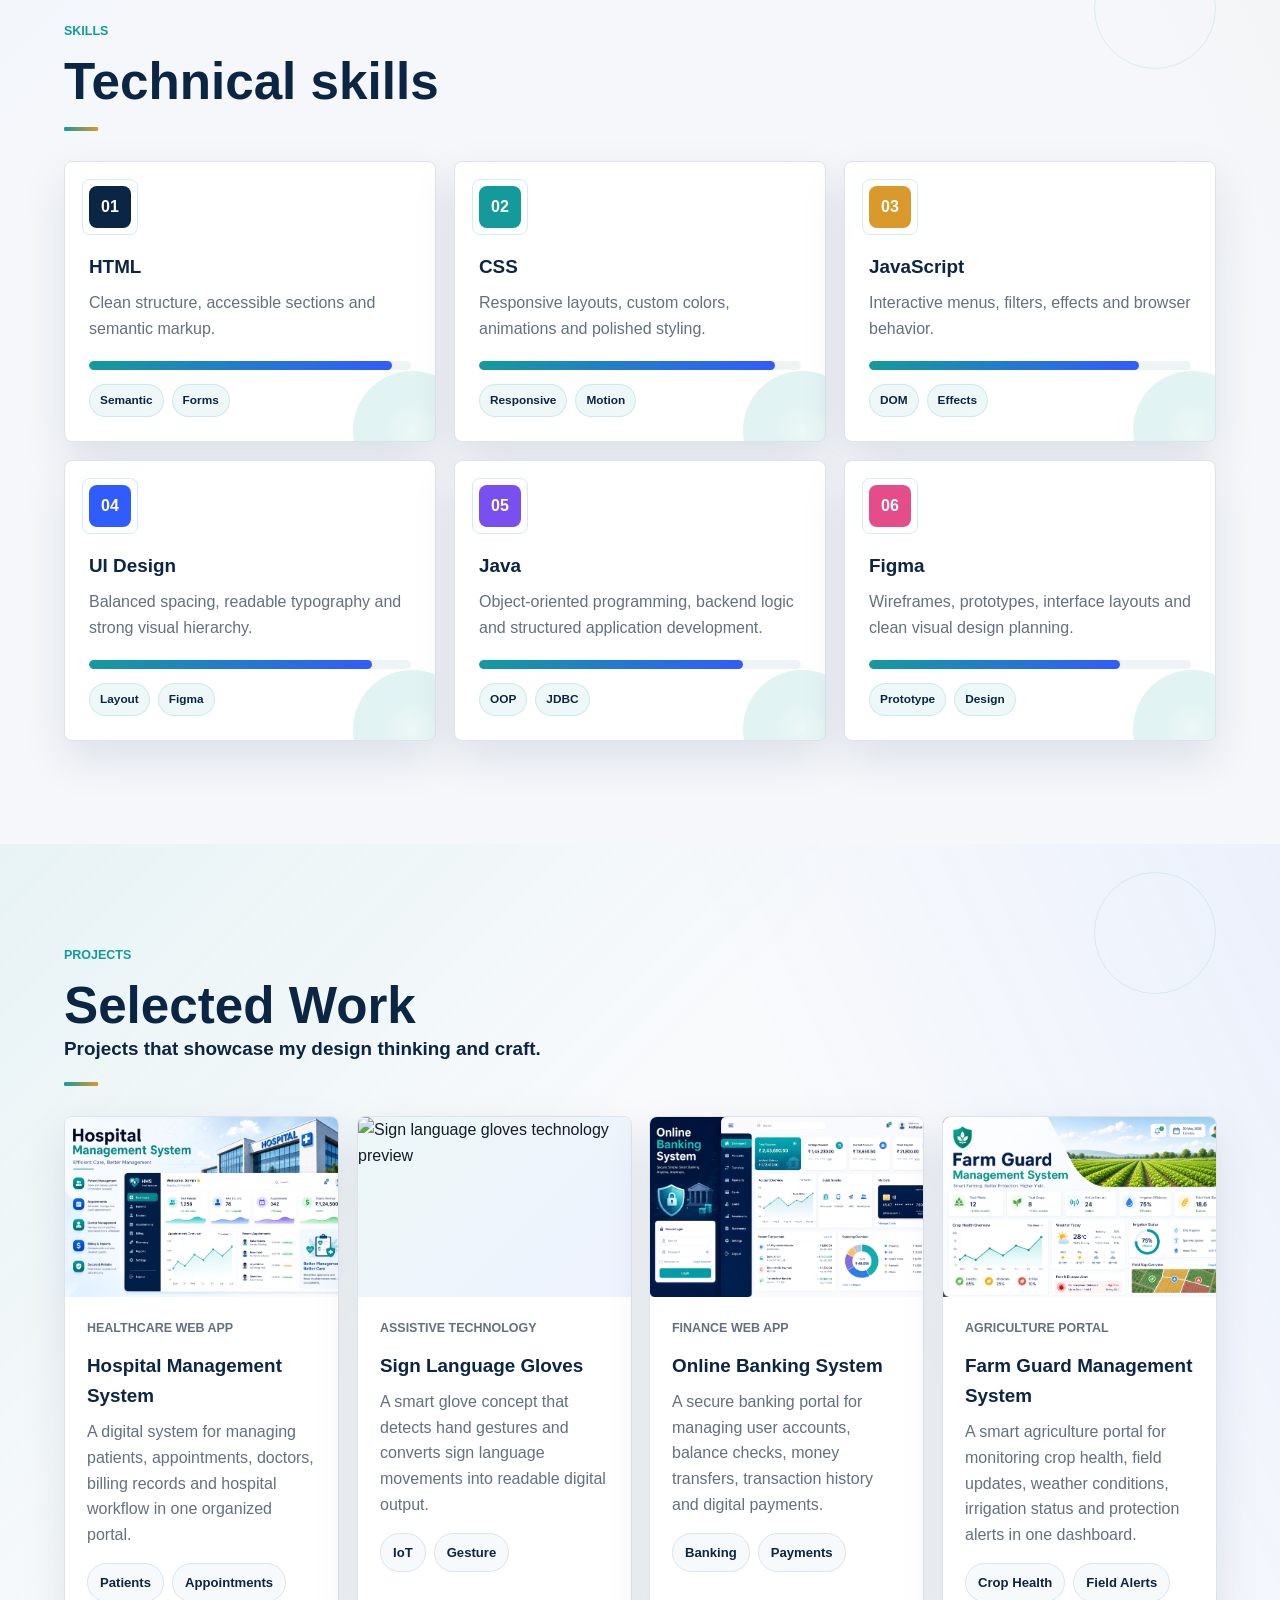
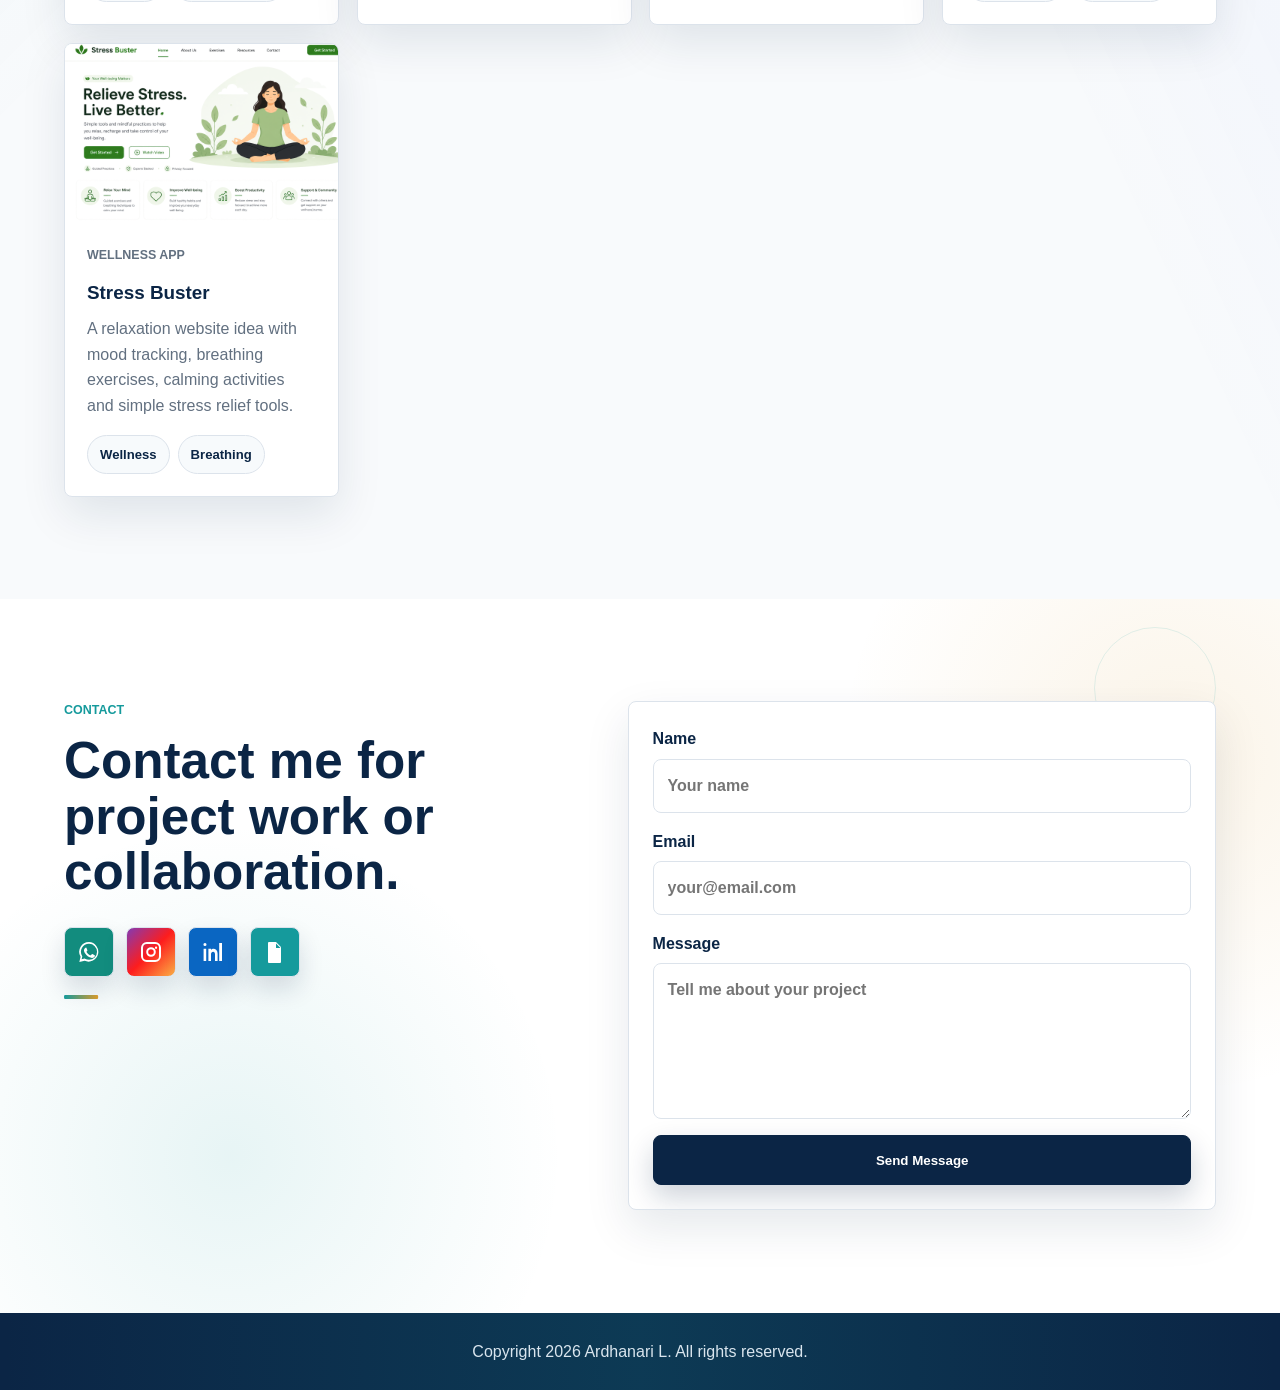
==== commit 753357b7: "update resume link" ====
--- a/index.html
+++ b/index.html
@@ -73,8 +73,8 @@
             <p class="eyebrow"></p>
             <h2>About me</h2>
           </div>
-          <p class="about-text">
-            I am Ardhanari L, a software and web developer who builds responsive, user-friendly digital experiences. I enjoy combining clean code, polished interfaces, and practical functionality to solve real problems. I am always learning new tools and technologies to make stronger websites and applications that users love.
+          <p class="about-text"></p>
+            I'm Ardhanari L, a passionate Software and Web Developer who enjoys creating simple and useful applications. I have a strong interest in programming and web development. I love learning new technologies and improving my technical skills. Building projects helps me gain practical experience and solve real-world problems. My goal is to become a successful developer and create helpful digital solutions.
           </p>
           <div class="about-strip">
             <span>Clean Code</span>
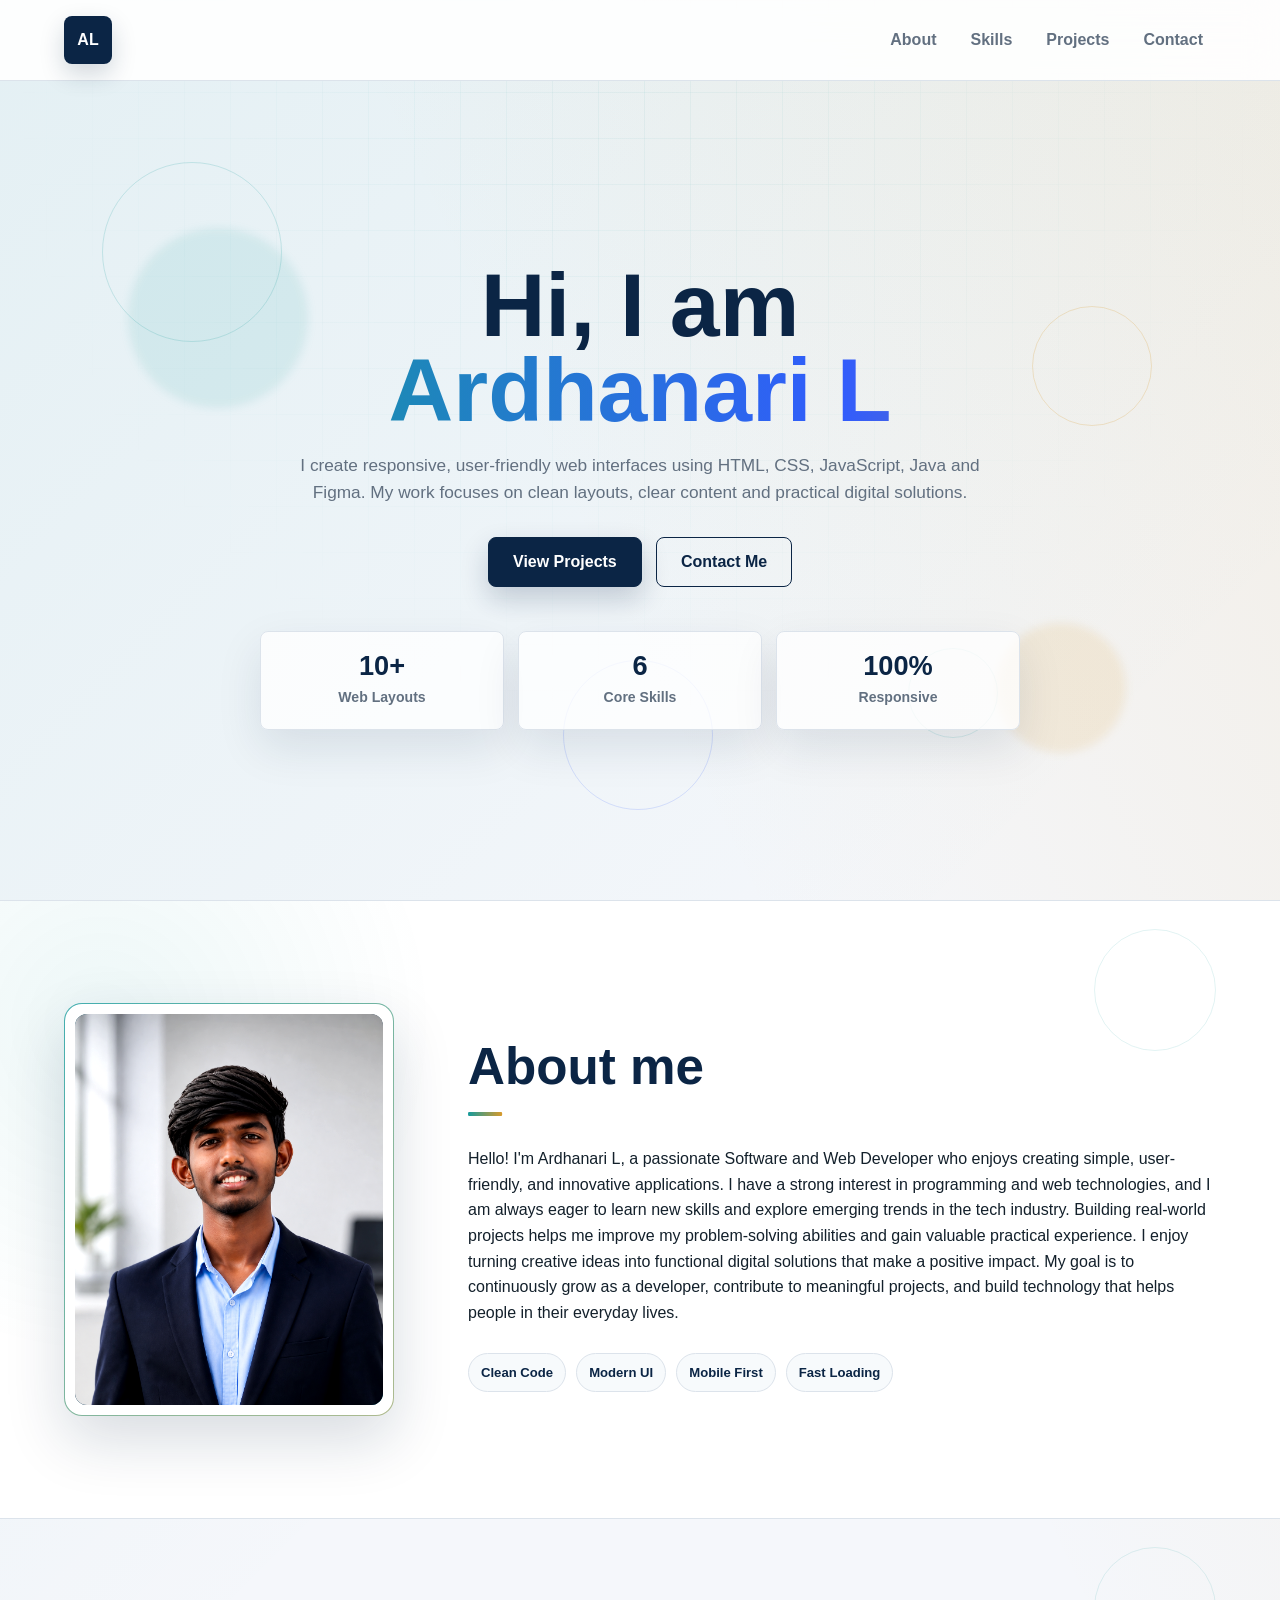
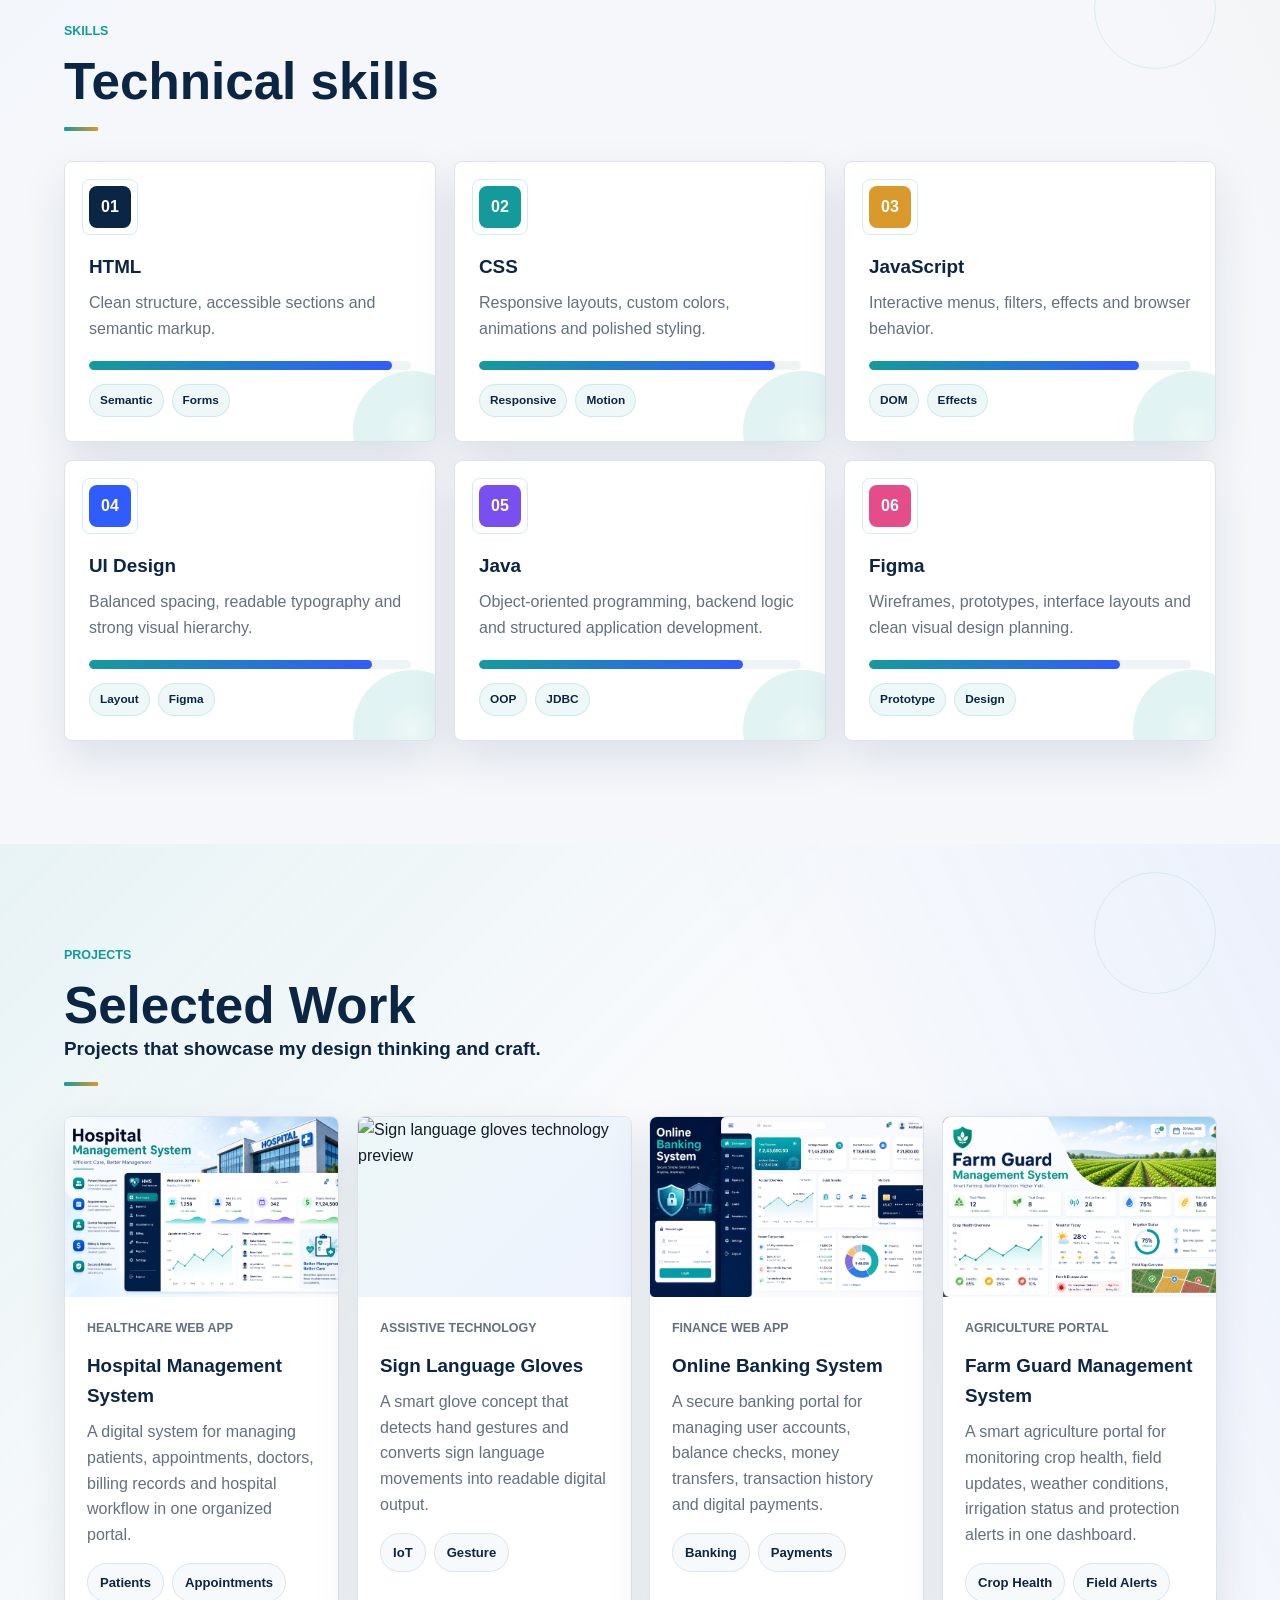
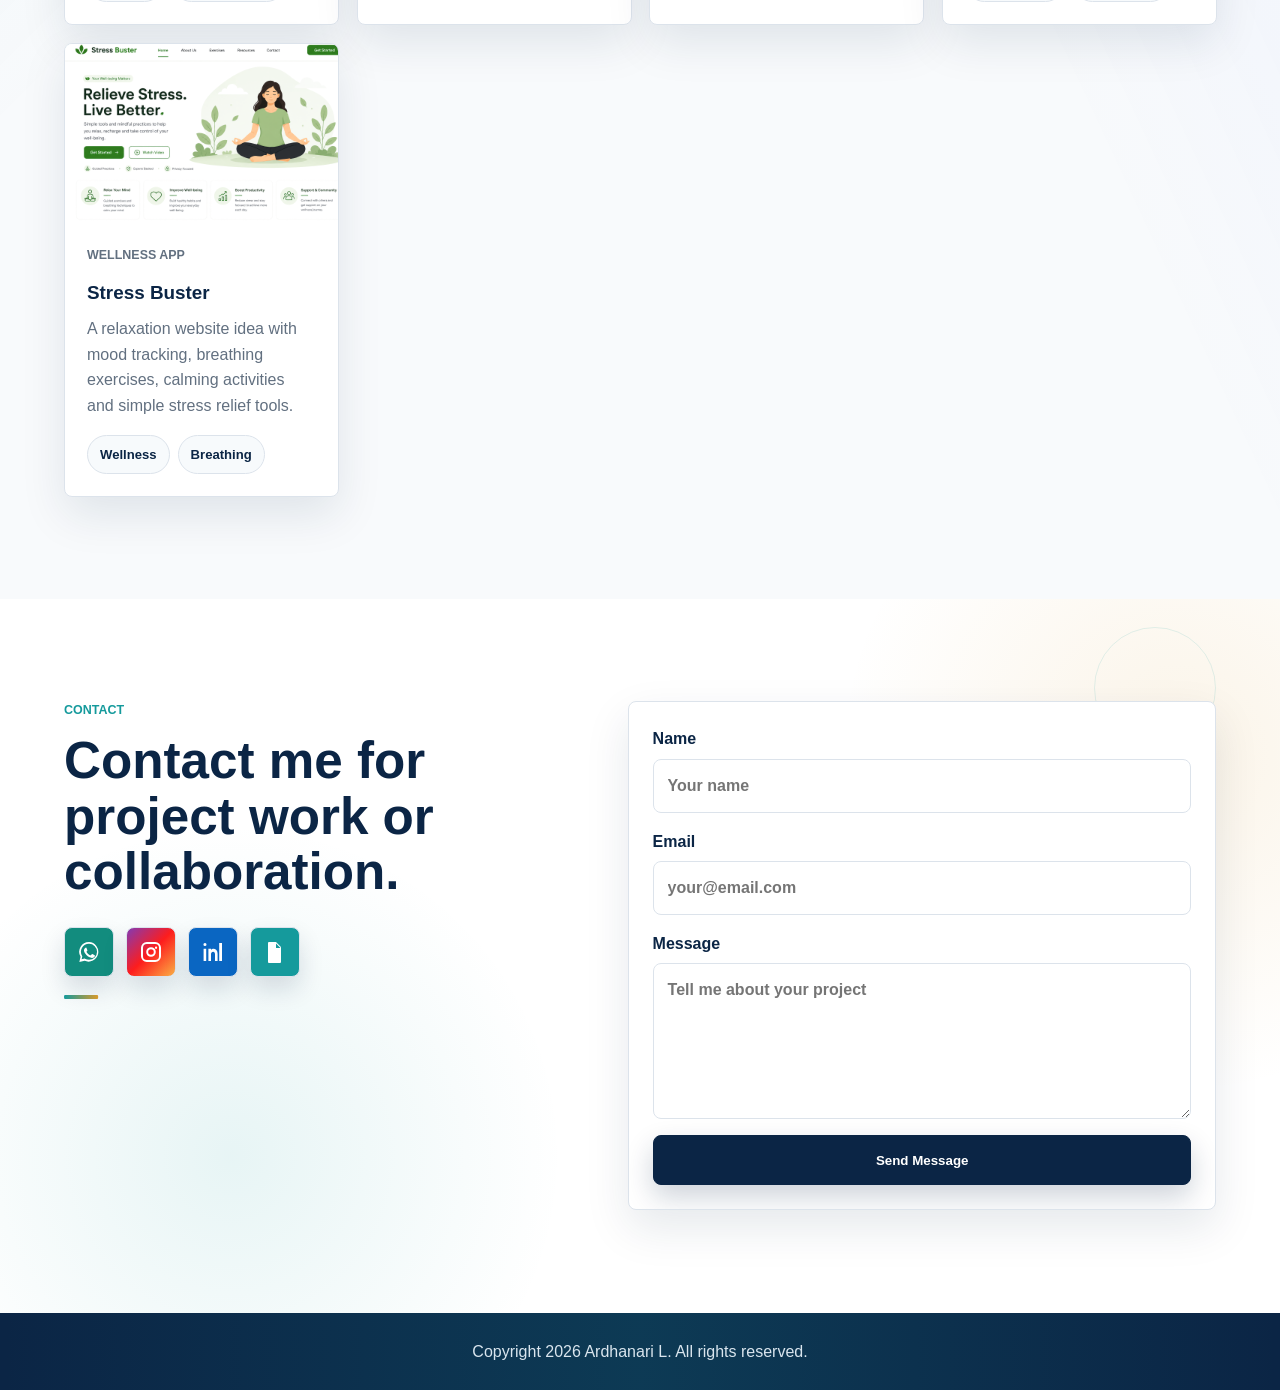
==== commit 8db0419c: "Revise 'About me' section for clarity and engagement Updated the about section to provide a more det" ====
--- a/index.html
+++ b/index.html
@@ -73,8 +73,9 @@
             <p class="eyebrow"></p>
             <h2>About me</h2>
           </div>
-          <p class="about-text"></p>
-            I'm Ardhanari L, a passionate Software and Web Developer who enjoys creating simple and useful applications. I have a strong interest in programming and web development. I love learning new technologies and improving my technical skills. Building projects helps me gain practical experience and solve real-world problems. My goal is to become a successful developer and create helpful digital solutions.
+          <p class="about-text"></p><p>
+         Hello! I'm Ardhanari L, a passionate Software and Web Developer who enjoys creating simple, user-friendly, and innovative applications. I have a strong interest in programming and web technologies, and I am always eager to learn new skills and explore emerging trends in the tech industry. Building real-world projects helps me improve my problem-solving abilities and gain valuable practical experience. I enjoy turning creative ideas into functional digital solutions that make a positive impact. My goal is to continuously grow as a developer, contribute to meaningful projects, and build technology that helps people in their everyday lives.
+</p>
           </p>
           <div class="about-strip">
             <span>Clean Code</span>
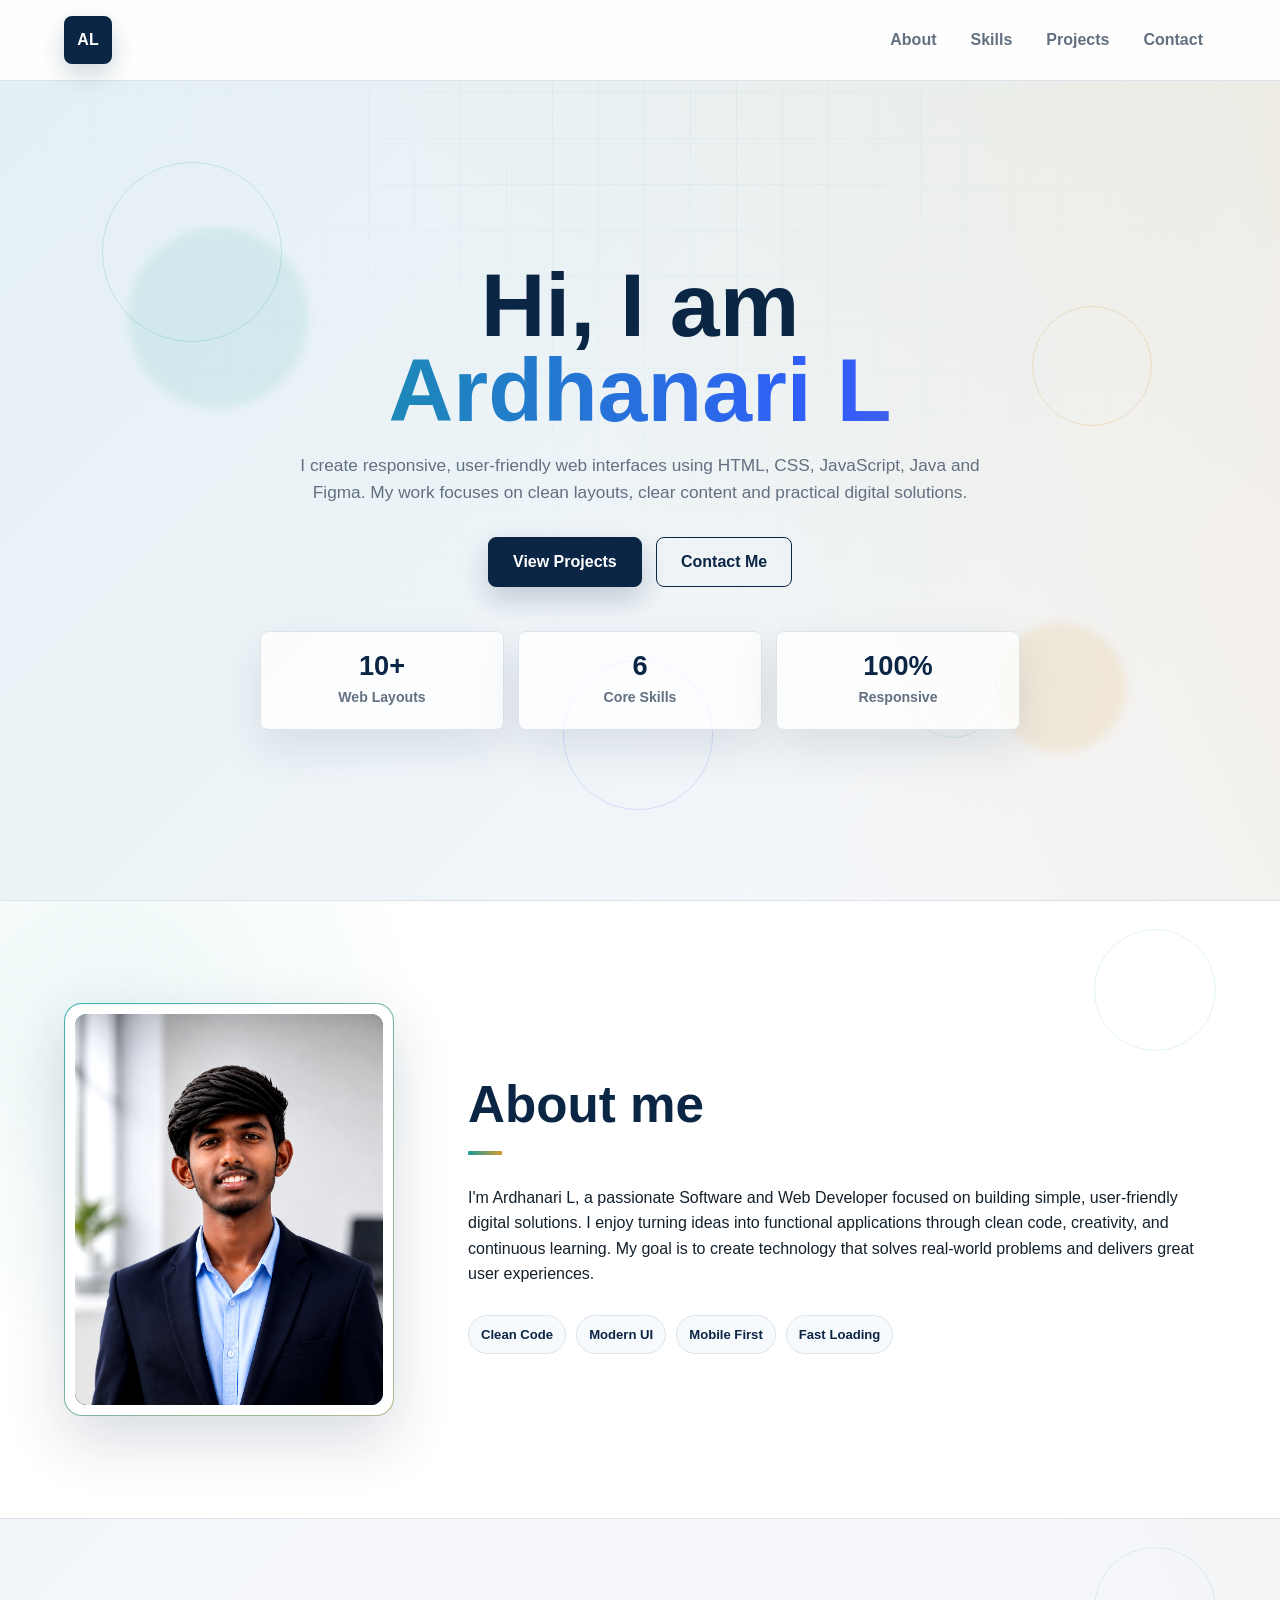
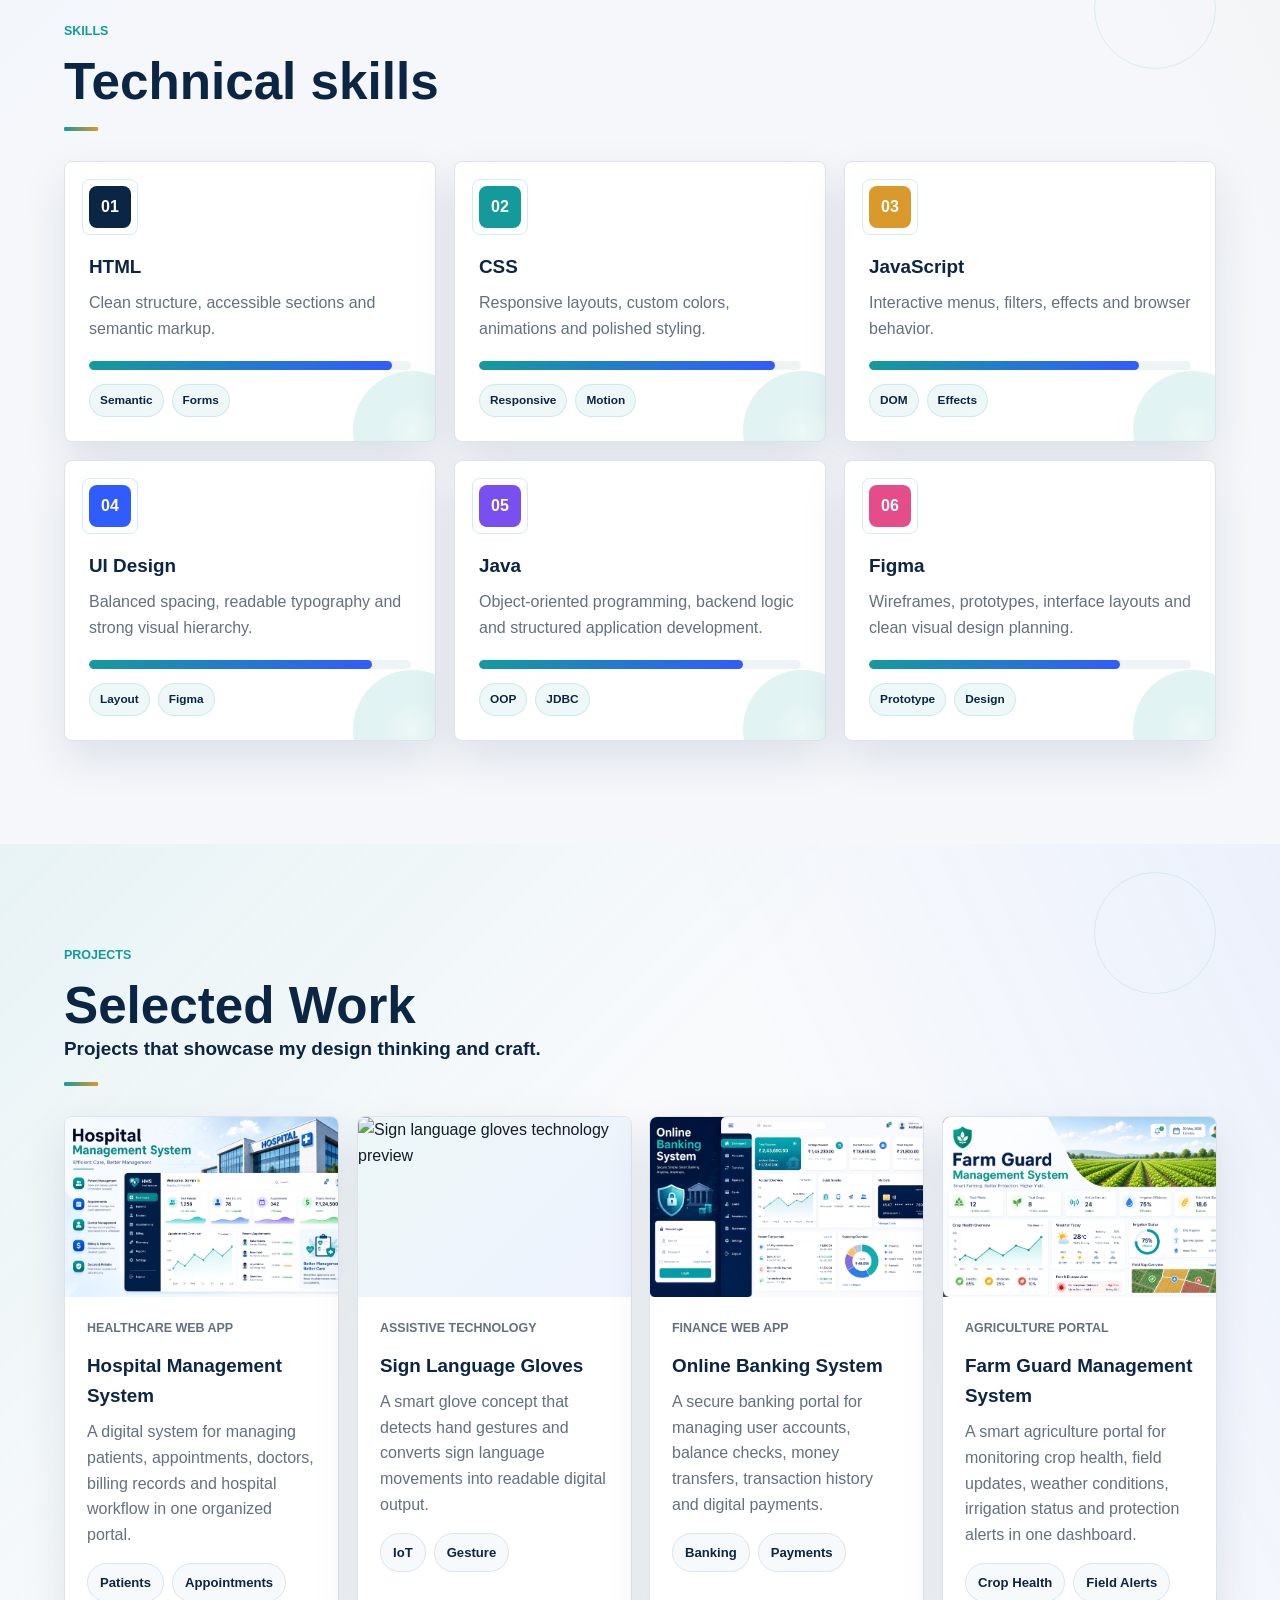
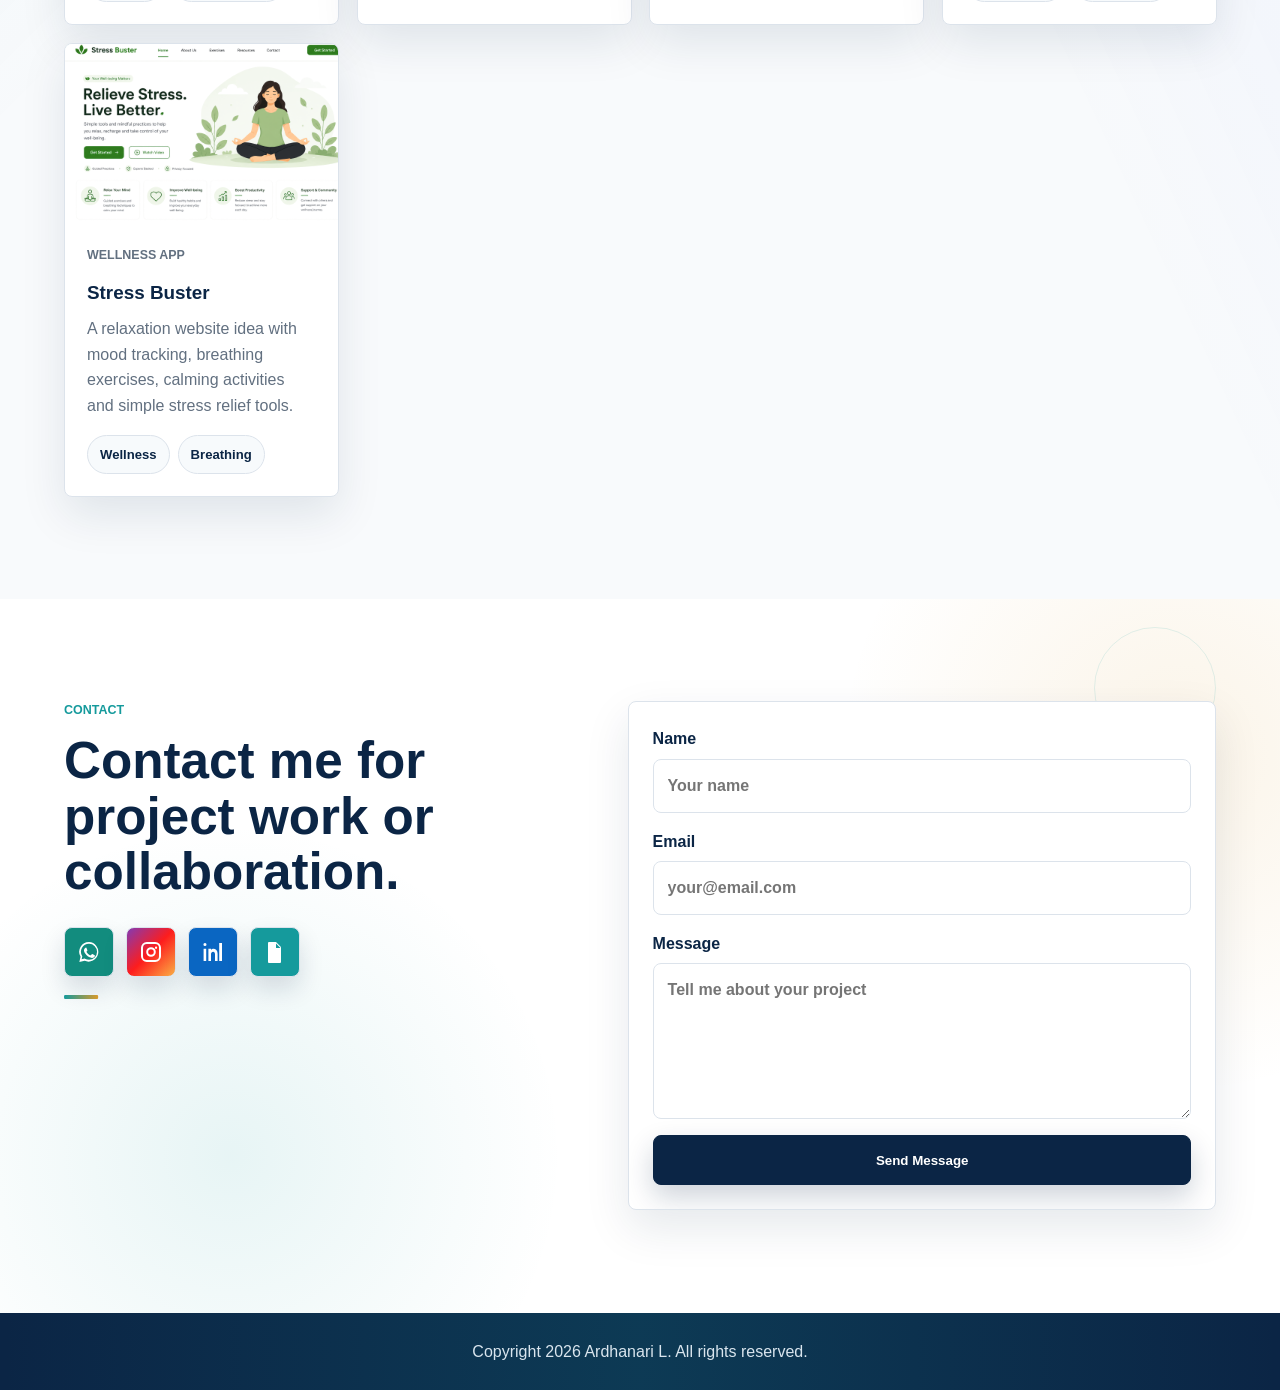
==== commit 3b41bb3f: "Revise about section in index.html Shortened and refined the personal introduction." ====
--- a/index.html
+++ b/index.html
@@ -74,7 +74,7 @@
             <h2>About me</h2>
           </div>
           <p class="about-text"></p><p>
-         Hello! I'm Ardhanari L, a passionate Software and Web Developer who enjoys creating simple, user-friendly, and innovative applications. I have a strong interest in programming and web technologies, and I am always eager to learn new skills and explore emerging trends in the tech industry. Building real-world projects helps me improve my problem-solving abilities and gain valuable practical experience. I enjoy turning creative ideas into functional digital solutions that make a positive impact. My goal is to continuously grow as a developer, contribute to meaningful projects, and build technology that helps people in their everyday lives.
+I'm Ardhanari L, a passionate Software and Web Developer focused on building simple, user-friendly digital solutions. I enjoy turning ideas into functional applications through clean code, creativity, and continuous learning. My goal is to create technology that solves real-world problems and delivers great user experiences.
 </p>
           </p>
           <div class="about-strip">
